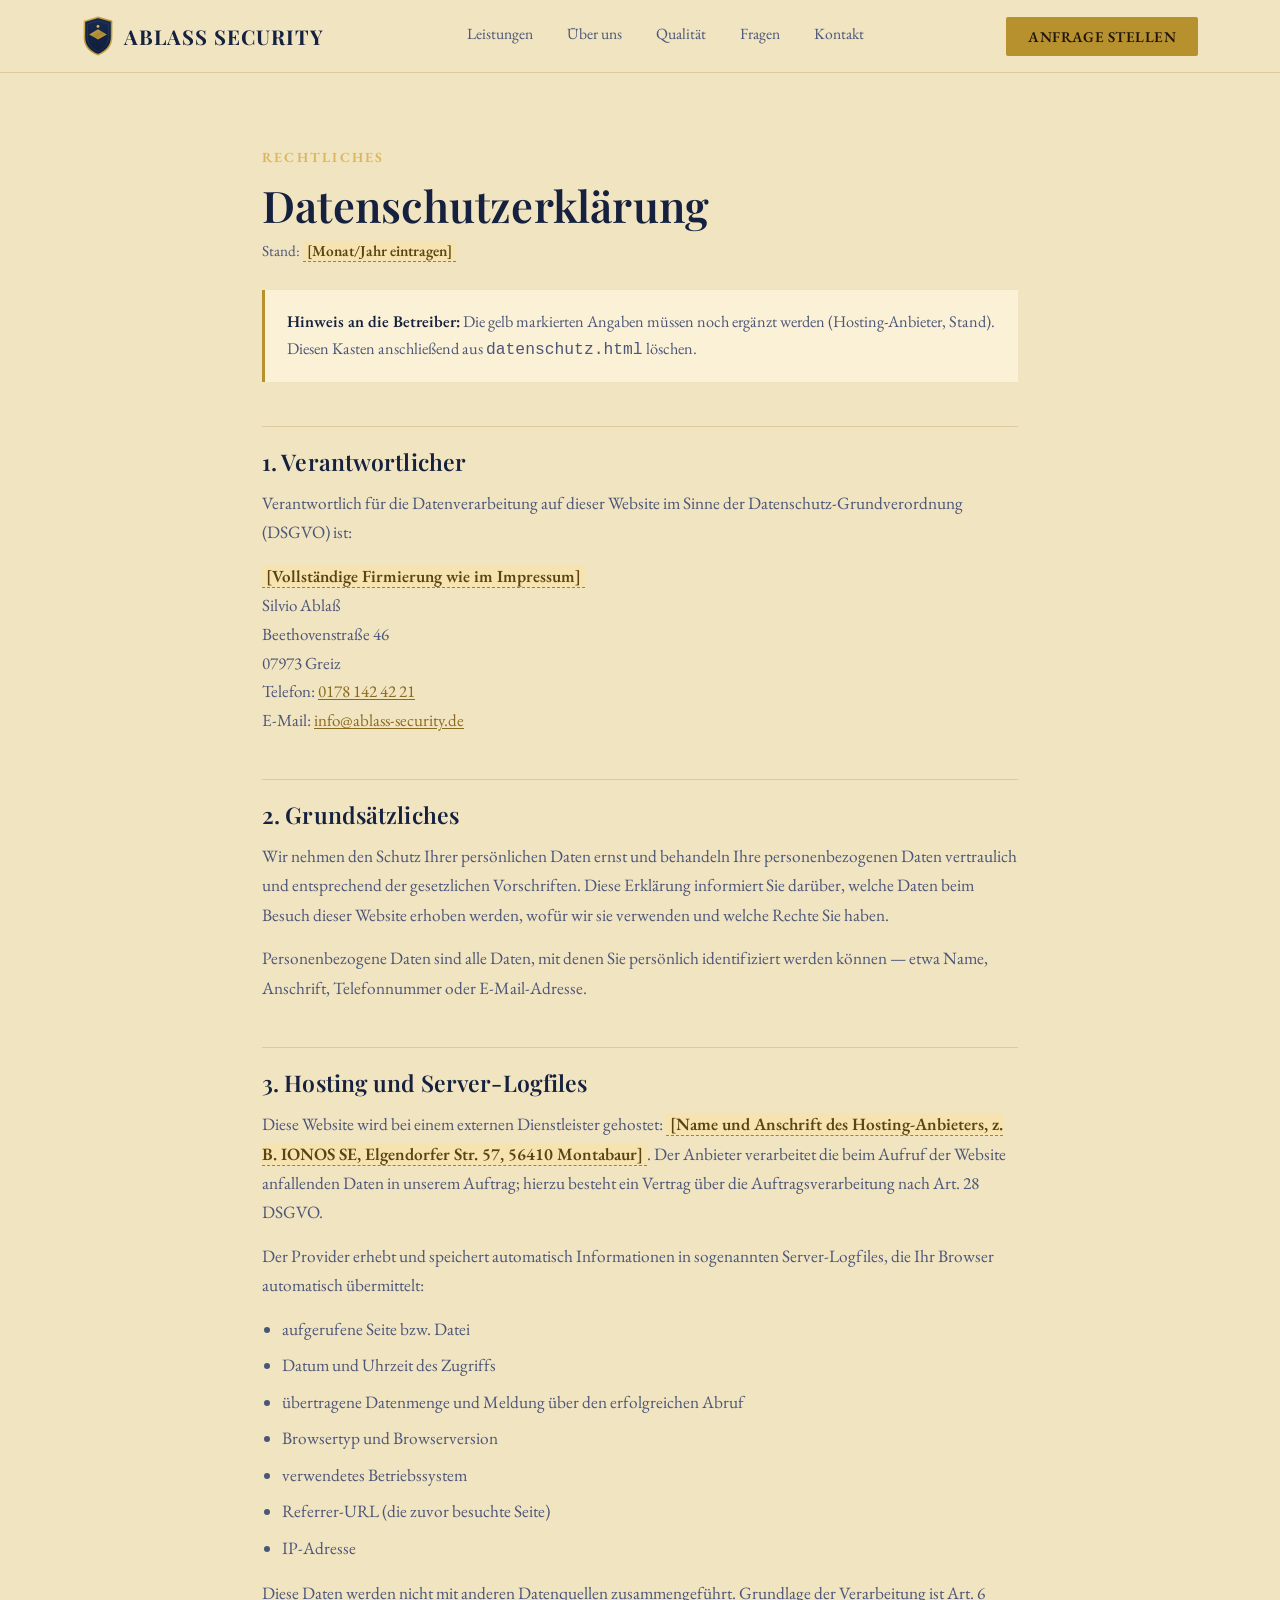
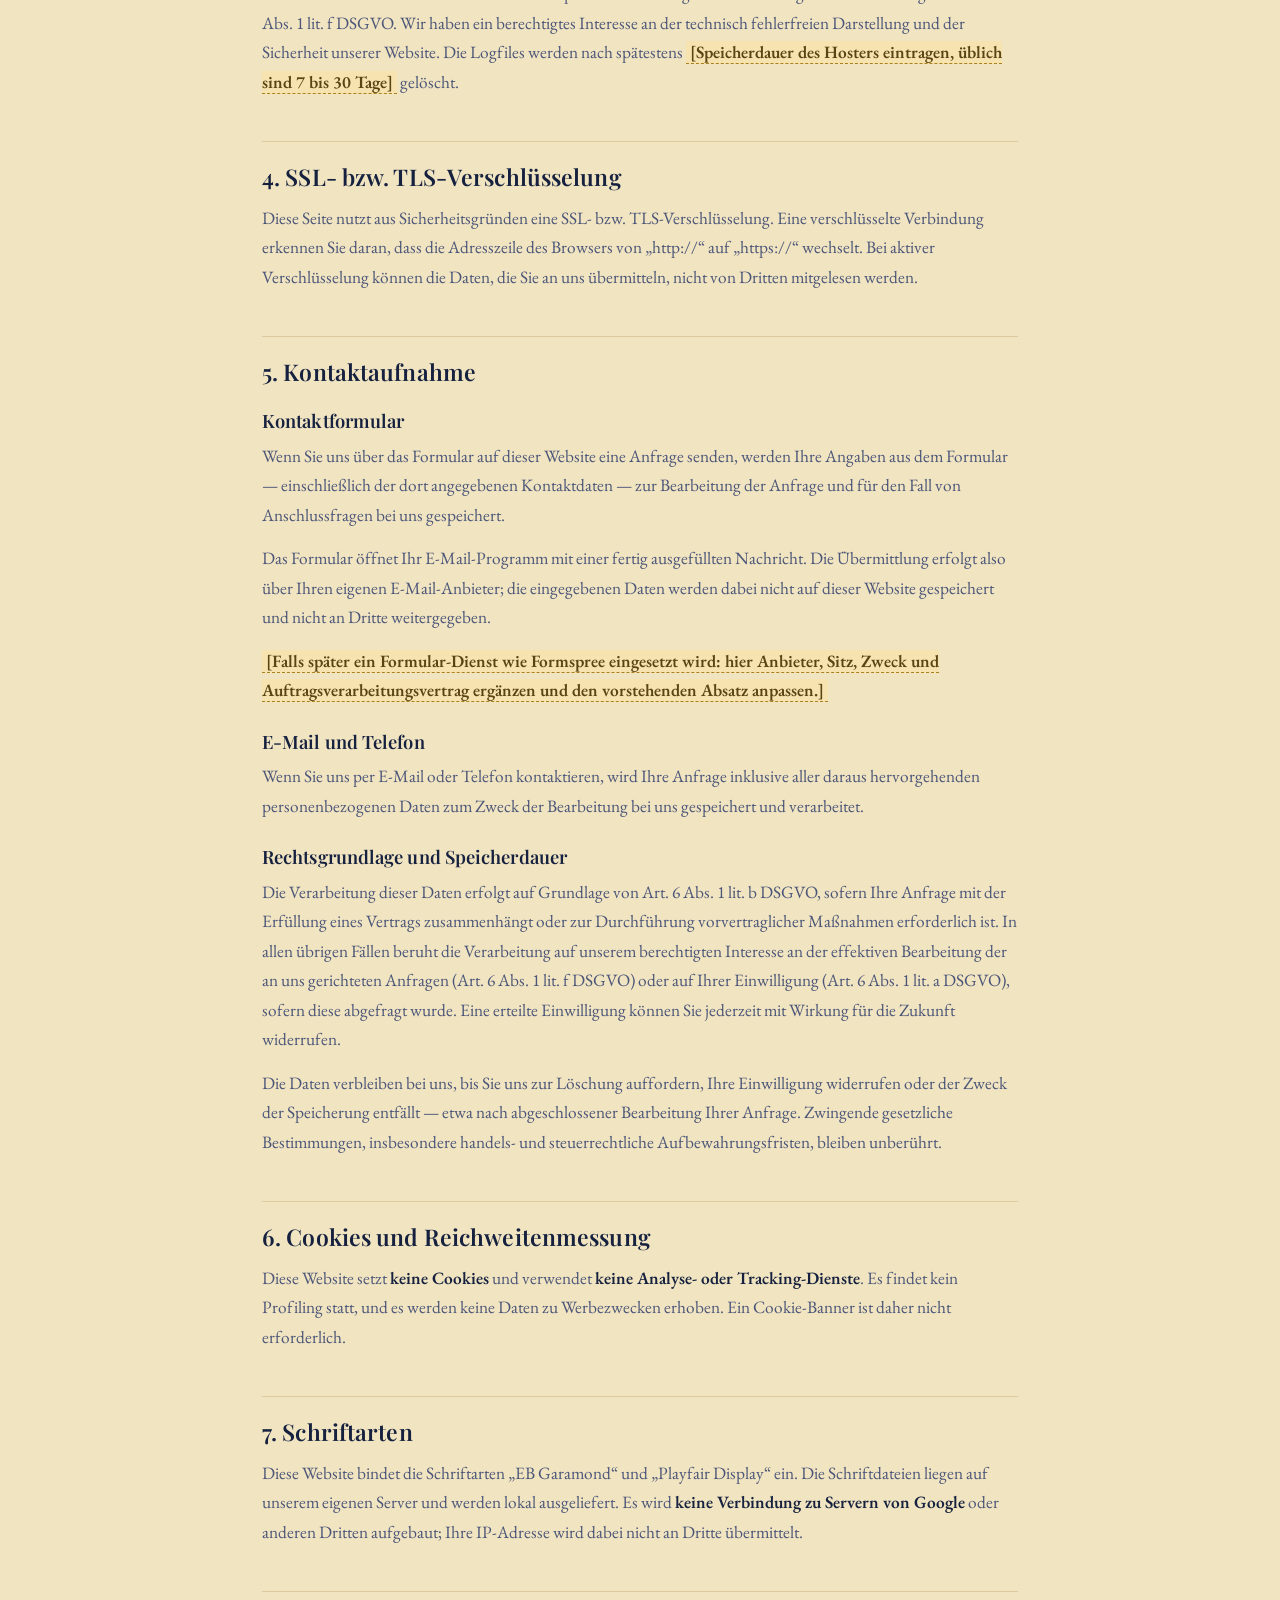
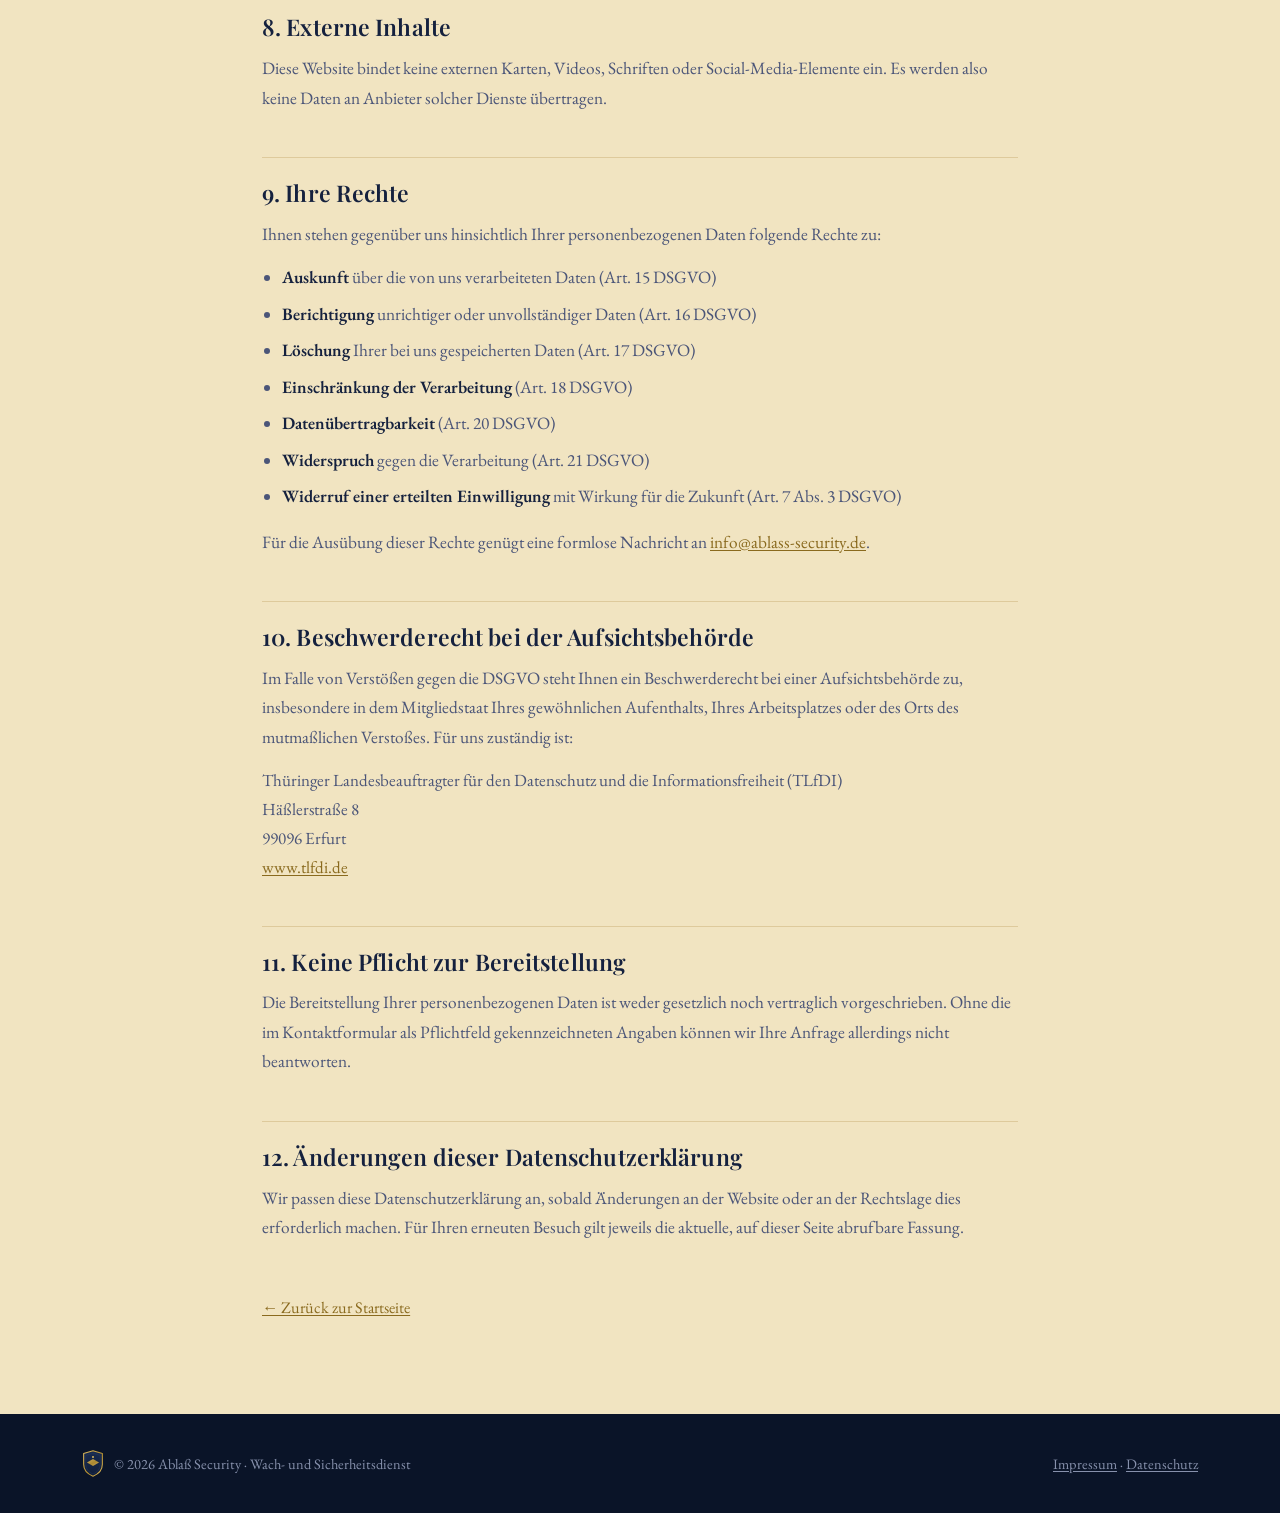
==== datenschutz.html @ 6428171d "Website aufbauen: Rechtstexte, funktionierendes Formular, mobiles Menü Baut den vorhandenen Entwurf " ====
<!DOCTYPE html>
<html lang="de">
<head>
<meta charset="UTF-8">
<meta name="viewport" content="width=device-width, initial-scale=1.0">
<title>Datenschutzerklärung — Ablaß Security</title>
<meta name="description" content="Datenschutzerklärung von Ablaß Security: Welche personenbezogenen Daten beim Besuch dieser Website verarbeitet werden und welche Rechte Sie haben.">
<meta name="robots" content="index, follow">
<link rel="canonical" href="https://www.ablass-security.de/datenschutz.html">
<link rel="icon" href="favicon.svg" type="image/svg+xml">
<link rel="stylesheet" href="assets/fonts.css">
<link rel="stylesheet" href="styles.css">
</head>
<body>

<!-- HINWEIS AN DIE BETREIBER
     Sorgfältig vorbereitete Vorlage, aber keine Rechtsberatung. Sie
     beschreibt den Stand dieser Website: statische Seiten, kein Tracking,
     keine Cookies, lokal eingebundene Schriften, Kontaktformular per
     E-Mail. Wird die Website erweitert (Formular-Dienst, Analyse-Tool,
     Karte, Social-Media-Einbindung), muss dieser Text mitwachsen.
     Gelb markierte Stellen (class="todo") vor der Veröffentlichung
     ausfüllen. -->

<a class="skip-link" href="#inhalt">Zum Inhalt springen</a>

<header>
  <nav aria-label="Hauptnavigation">
    <a class="logo" href="index.html">
      <img class="brand-mark" src="assets/logo.svg" alt="" width="32" height="40">
      Ablaß Security
    </a>
    <div class="navlinks" id="navlinks">
      <a href="index.html#leistungen">Leistungen</a>
      <a href="index.html#ueber-uns">Über uns</a>
      <a href="index.html#qualitaet">Qualität</a>
      <a href="index.html#fragen">Fragen</a>
      <a href="index.html#kontakt">Kontakt</a>
    </div>
    <a href="index.html#kontakt" class="nav-cta">Anfrage stellen</a>
    <button class="menu-toggle" type="button" aria-expanded="false" aria-controls="mobilemenu" aria-label="Menü öffnen">
      <span class="burger" aria-hidden="true"></span>
    </button>
  </nav>
  <div class="mobile-menu" id="mobilemenu" hidden>
    <a href="index.html#leistungen">Leistungen</a>
    <a href="index.html#ueber-uns">Über uns</a>
    <a href="index.html#qualitaet">Qualität</a>
    <a href="index.html#fragen">Häufige Fragen</a>
    <a href="index.html#kontakt">Kontakt</a>
    <a class="mobile-cta" href="tel:+491781424221">Jetzt anrufen</a>
  </div>
</header>

<main id="inhalt">
<section class="legal">
  <div class="wrap">
    <span class="eyebrow">Rechtliches</span>
    <h1>Datenschutzerklärung</h1>
    <p class="stand">Stand: <span class="todo">[Monat/Jahr eintragen]</span></p>

    <div class="hinweis">
      <p><strong>Hinweis an die Betreiber:</strong> Die gelb markierten Angaben müssen noch ergänzt werden (Hosting-Anbieter, Stand). Diesen Kasten anschließend aus <code>datenschutz.html</code> löschen.</p>
    </div>

    <h2>1. Verantwortlicher</h2>
    <p>Verantwortlich für die Datenverarbeitung auf dieser Website im Sinne der Datenschutz-Grundverordnung (DSGVO) ist:</p>
    <address>
      <span class="todo">[Vollständige Firmierung wie im Impressum]</span><br>
      Silvio Ablaß<br>
      Beethovenstraße 46<br>
      07973 Greiz<br>
      Telefon: <a href="tel:+491781424221">0178 142 42 21</a><br>
      E-Mail: <a href="mailto:info@ablass-security.de">info@ablass-security.de</a>
    </address>

    <h2>2. Grundsätzliches</h2>
    <p>
      Wir nehmen den Schutz Ihrer persönlichen Daten ernst und behandeln Ihre
      personenbezogenen Daten vertraulich und entsprechend der gesetzlichen
      Vorschriften. Diese Erklärung informiert Sie darüber, welche Daten beim Besuch
      dieser Website erhoben werden, wofür wir sie verwenden und welche Rechte Sie haben.
    </p>
    <p>
      Personenbezogene Daten sind alle Daten, mit denen Sie persönlich identifiziert
      werden können — etwa Name, Anschrift, Telefonnummer oder E-Mail-Adresse.
    </p>

    <h2>3. Hosting und Server-Logfiles</h2>
    <p>
      Diese Website wird bei einem externen Dienstleister gehostet:
      <span class="todo">[Name und Anschrift des Hosting-Anbieters, z. B. IONOS SE, Elgendorfer Str. 57, 56410 Montabaur]</span>.
      Der Anbieter verarbeitet die beim Aufruf der Website anfallenden Daten in unserem
      Auftrag; hierzu besteht ein Vertrag über die Auftragsverarbeitung nach Art. 28 DSGVO.
    </p>
    <p>
      Der Provider erhebt und speichert automatisch Informationen in sogenannten
      Server-Logfiles, die Ihr Browser automatisch übermittelt:
    </p>
    <ul>
      <li>aufgerufene Seite bzw. Datei</li>
      <li>Datum und Uhrzeit des Zugriffs</li>
      <li>übertragene Datenmenge und Meldung über den erfolgreichen Abruf</li>
      <li>Browsertyp und Browserversion</li>
      <li>verwendetes Betriebssystem</li>
      <li>Referrer-URL (die zuvor besuchte Seite)</li>
      <li>IP-Adresse</li>
    </ul>
    <p>
      Diese Daten werden nicht mit anderen Datenquellen zusammengeführt. Grundlage der
      Verarbeitung ist Art. 6 Abs. 1 lit. f DSGVO. Wir haben ein berechtigtes Interesse an
      der technisch fehlerfreien Darstellung und der Sicherheit unserer Website. Die
      Logfiles werden nach spätestens
      <span class="todo">[Speicherdauer des Hosters eintragen, üblich sind 7 bis 30 Tage]</span>
      gelöscht.
    </p>

    <h2>4. SSL- bzw. TLS-Verschlüsselung</h2>
    <p>
      Diese Seite nutzt aus Sicherheitsgründen eine SSL- bzw. TLS-Verschlüsselung. Eine
      verschlüsselte Verbindung erkennen Sie daran, dass die Adresszeile des Browsers von
      „http://“ auf „https://“ wechselt. Bei aktiver Verschlüsselung können die Daten, die
      Sie an uns übermitteln, nicht von Dritten mitgelesen werden.
    </p>

    <h2>5. Kontaktaufnahme</h2>
    <h3>Kontaktformular</h3>
    <p>
      Wenn Sie uns über das Formular auf dieser Website eine Anfrage senden, werden Ihre
      Angaben aus dem Formular — einschließlich der dort angegebenen Kontaktdaten — zur
      Bearbeitung der Anfrage und für den Fall von Anschlussfragen bei uns gespeichert.
    </p>
    <p>
      Das Formular öffnet Ihr E-Mail-Programm mit einer fertig ausgefüllten Nachricht. Die
      Übermittlung erfolgt also über Ihren eigenen E-Mail-Anbieter; die eingegebenen Daten
      werden dabei nicht auf dieser Website gespeichert und nicht an Dritte weitergegeben.
    </p>
    <p>
      <span class="todo">[Falls später ein Formular-Dienst wie Formspree eingesetzt wird: hier Anbieter, Sitz, Zweck und Auftragsverarbeitungsvertrag ergänzen und den vorstehenden Absatz anpassen.]</span>
    </p>

    <h3>E-Mail und Telefon</h3>
    <p>
      Wenn Sie uns per E-Mail oder Telefon kontaktieren, wird Ihre Anfrage inklusive aller
      daraus hervorgehenden personenbezogenen Daten zum Zweck der Bearbeitung bei uns
      gespeichert und verarbeitet.
    </p>

    <h3>Rechtsgrundlage und Speicherdauer</h3>
    <p>
      Die Verarbeitung dieser Daten erfolgt auf Grundlage von Art. 6 Abs. 1 lit. b DSGVO,
      sofern Ihre Anfrage mit der Erfüllung eines Vertrags zusammenhängt oder zur
      Durchführung vorvertraglicher Maßnahmen erforderlich ist. In allen übrigen Fällen
      beruht die Verarbeitung auf unserem berechtigten Interesse an der effektiven
      Bearbeitung der an uns gerichteten Anfragen (Art. 6 Abs. 1 lit. f DSGVO) oder auf
      Ihrer Einwilligung (Art. 6 Abs. 1 lit. a DSGVO), sofern diese abgefragt wurde. Eine
      erteilte Einwilligung können Sie jederzeit mit Wirkung für die Zukunft widerrufen.
    </p>
    <p>
      Die Daten verbleiben bei uns, bis Sie uns zur Löschung auffordern, Ihre Einwilligung
      widerrufen oder der Zweck der Speicherung entfällt — etwa nach abgeschlossener
      Bearbeitung Ihrer Anfrage. Zwingende gesetzliche Bestimmungen, insbesondere
      handels- und steuerrechtliche Aufbewahrungsfristen, bleiben unberührt.
    </p>

    <h2>6. Cookies und Reichweitenmessung</h2>
    <p>
      Diese Website setzt <strong>keine Cookies</strong> und verwendet <strong>keine
      Analyse- oder Tracking-Dienste</strong>. Es findet kein Profiling statt, und es
      werden keine Daten zu Werbezwecken erhoben. Ein Cookie-Banner ist daher nicht
      erforderlich.
    </p>

    <h2>7. Schriftarten</h2>
    <p>
      Diese Website bindet die Schriftarten „EB Garamond“ und „Playfair Display“ ein. Die
      Schriftdateien liegen auf unserem eigenen Server und werden lokal ausgeliefert. Es
      wird <strong>keine Verbindung zu Servern von Google</strong> oder anderen Dritten
      aufgebaut; Ihre IP-Adresse wird dabei nicht an Dritte übermittelt.
    </p>

    <h2>8. Externe Inhalte</h2>
    <p>
      Diese Website bindet keine externen Karten, Videos, Schriften oder Social-Media-Elemente
      ein. Es werden also keine Daten an Anbieter solcher Dienste übertragen.
    </p>

    <h2>9. Ihre Rechte</h2>
    <p>Ihnen stehen gegenüber uns hinsichtlich Ihrer personenbezogenen Daten folgende Rechte zu:</p>
    <ul>
      <li><strong>Auskunft</strong> über die von uns verarbeiteten Daten (Art. 15 DSGVO)</li>
      <li><strong>Berichtigung</strong> unrichtiger oder unvollständiger Daten (Art. 16 DSGVO)</li>
      <li><strong>Löschung</strong> Ihrer bei uns gespeicherten Daten (Art. 17 DSGVO)</li>
      <li><strong>Einschränkung der Verarbeitung</strong> (Art. 18 DSGVO)</li>
      <li><strong>Datenübertragbarkeit</strong> (Art. 20 DSGVO)</li>
      <li><strong>Widerspruch</strong> gegen die Verarbeitung (Art. 21 DSGVO)</li>
      <li><strong>Widerruf einer erteilten Einwilligung</strong> mit Wirkung für die Zukunft (Art. 7 Abs. 3 DSGVO)</li>
    </ul>
    <p>
      Für die Ausübung dieser Rechte genügt eine formlose Nachricht an
      <a href="mailto:info@ablass-security.de">info@ablass-security.de</a>.
    </p>

    <h2>10. Beschwerderecht bei der Aufsichtsbehörde</h2>
    <p>
      Im Falle von Verstößen gegen die DSGVO steht Ihnen ein Beschwerderecht bei einer
      Aufsichtsbehörde zu, insbesondere in dem Mitgliedstaat Ihres gewöhnlichen
      Aufenthalts, Ihres Arbeitsplatzes oder des Orts des mutmaßlichen Verstoßes.
      Für uns zuständig ist:
    </p>
    <address>
      Thüringer Landesbeauftragter für den Datenschutz und die Informationsfreiheit (TLfDI)<br>
      Häßlerstraße 8<br>
      99096 Erfurt<br>
      <a href="https://www.tlfdi.de" rel="noopener">www.tlfdi.de</a>
    </address>

    <h2>11. Keine Pflicht zur Bereitstellung</h2>
    <p>
      Die Bereitstellung Ihrer personenbezogenen Daten ist weder gesetzlich noch
      vertraglich vorgeschrieben. Ohne die im Kontaktformular als Pflichtfeld
      gekennzeichneten Angaben können wir Ihre Anfrage allerdings nicht beantworten.
    </p>

    <h2>12. Änderungen dieser Datenschutzerklärung</h2>
    <p>
      Wir passen diese Datenschutzerklärung an, sobald Änderungen an der Website oder an
      der Rechtslage dies erforderlich machen. Für Ihren erneuten Besuch gilt jeweils die
      aktuelle, auf dieser Seite abrufbare Fassung.
    </p>

    <a class="zurueck" href="index.html">← Zurück zur Startseite</a>
  </div>
</section>
</main>

<footer>
  <div class="wrap">
    <div class="foot-brand">
      <img class="brand-mark" src="assets/logo.svg" alt="" width="22" height="28">
      <span>© <span data-jahr>2026</span> Ablaß Security · Wach- und Sicherheitsdienst</span>
    </div>
    <span class="foot-links"><a href="impressum.html">Impressum</a> · <a href="datenschutz.html">Datenschutz</a></span>
  </div>
</footer>

<script src="script.js"></script>
</body>
</html>
---- assets/fonts.css ----
/* Selbst gehostete Webfonts - es werden keine Daten an Google uebertragen (DSGVO).
   EB Garamond & Playfair Display, SIL Open Font License 1.1 - siehe assets/fonts/LICENSE.txt */

/* EB Garamond 400 italic - latin-ext */
@font-face{font-family:'EB Garamond';font-style:italic;font-weight:400;font-display:swap;src:url('fonts/eb-garamond-italic-latin-ext.woff2') format('woff2');unicode-range:U+0100-02BA, U+02BD-02C5, U+02C7-02CC, U+02CE-02D7, U+02DD-02FF, U+0304, U+0308, U+0329, U+1D00-1DBF, U+1E00-1E9F, U+1EF2-1EFF, U+2020, U+20A0-20AB, U+20AD-20C0, U+2113, U+2C60-2C7F, U+A720-A7FF}
/* EB Garamond 400 italic - latin */
@font-face{font-family:'EB Garamond';font-style:italic;font-weight:400;font-display:swap;src:url('fonts/eb-garamond-italic-latin.woff2') format('woff2');unicode-range:U+0000-00FF, U+0131, U+0152-0153, U+02BB-02BC, U+02C6, U+02DA, U+02DC, U+0304, U+0308, U+0329, U+2000-206F, U+20AC, U+2122, U+2191, U+2193, U+2212, U+2215, U+FEFF, U+FFFD}
/* EB Garamond 400 - latin-ext */
@font-face{font-family:'EB Garamond';font-style:normal;font-weight:400;font-display:swap;src:url('fonts/eb-garamond-latin-ext.woff2') format('woff2');unicode-range:U+0100-02BA, U+02BD-02C5, U+02C7-02CC, U+02CE-02D7, U+02DD-02FF, U+0304, U+0308, U+0329, U+1D00-1DBF, U+1E00-1E9F, U+1EF2-1EFF, U+2020, U+20A0-20AB, U+20AD-20C0, U+2113, U+2C60-2C7F, U+A720-A7FF}
/* EB Garamond 400 - latin */
@font-face{font-family:'EB Garamond';font-style:normal;font-weight:400;font-display:swap;src:url('fonts/eb-garamond-latin.woff2') format('woff2');unicode-range:U+0000-00FF, U+0131, U+0152-0153, U+02BB-02BC, U+02C6, U+02DA, U+02DC, U+0304, U+0308, U+0329, U+2000-206F, U+20AC, U+2122, U+2191, U+2193, U+2212, U+2215, U+FEFF, U+FFFD}
/* EB Garamond 500 - latin-ext */
@font-face{font-family:'EB Garamond';font-style:normal;font-weight:500;font-display:swap;src:url('fonts/eb-garamond-latin-ext.woff2') format('woff2');unicode-range:U+0100-02BA, U+02BD-02C5, U+02C7-02CC, U+02CE-02D7, U+02DD-02FF, U+0304, U+0308, U+0329, U+1D00-1DBF, U+1E00-1E9F, U+1EF2-1EFF, U+2020, U+20A0-20AB, U+20AD-20C0, U+2113, U+2C60-2C7F, U+A720-A7FF}
/* EB Garamond 500 - latin */
@font-face{font-family:'EB Garamond';font-style:normal;font-weight:500;font-display:swap;src:url('fonts/eb-garamond-latin.woff2') format('woff2');unicode-range:U+0000-00FF, U+0131, U+0152-0153, U+02BB-02BC, U+02C6, U+02DA, U+02DC, U+0304, U+0308, U+0329, U+2000-206F, U+20AC, U+2122, U+2191, U+2193, U+2212, U+2215, U+FEFF, U+FFFD}
/* EB Garamond 600 - latin-ext */
@font-face{font-family:'EB Garamond';font-style:normal;font-weight:600;font-display:swap;src:url('fonts/eb-garamond-latin-ext.woff2') format('woff2');unicode-range:U+0100-02BA, U+02BD-02C5, U+02C7-02CC, U+02CE-02D7, U+02DD-02FF, U+0304, U+0308, U+0329, U+1D00-1DBF, U+1E00-1E9F, U+1EF2-1EFF, U+2020, U+20A0-20AB, U+20AD-20C0, U+2113, U+2C60-2C7F, U+A720-A7FF}
/* EB Garamond 600 - latin */
@font-face{font-family:'EB Garamond';font-style:normal;font-weight:600;font-display:swap;src:url('fonts/eb-garamond-latin.woff2') format('woff2');unicode-range:U+0000-00FF, U+0131, U+0152-0153, U+02BB-02BC, U+02C6, U+02DA, U+02DC, U+0304, U+0308, U+0329, U+2000-206F, U+20AC, U+2122, U+2191, U+2193, U+2212, U+2215, U+FEFF, U+FFFD}
/* Playfair Display 600 italic - latin-ext */
@font-face{font-family:'Playfair Display';font-style:italic;font-weight:600;font-display:swap;src:url('fonts/playfair-display-italic-latin-ext.woff2') format('woff2');unicode-range:U+0100-02BA, U+02BD-02C5, U+02C7-02CC, U+02CE-02D7, U+02DD-02FF, U+0304, U+0308, U+0329, U+1D00-1DBF, U+1E00-1E9F, U+1EF2-1EFF, U+2020, U+20A0-20AB, U+20AD-20C0, U+2113, U+2C60-2C7F, U+A720-A7FF}
/* Playfair Display 600 italic - latin */
@font-face{font-family:'Playfair Display';font-style:italic;font-weight:600;font-display:swap;src:url('fonts/playfair-display-italic-latin.woff2') format('woff2');unicode-range:U+0000-00FF, U+0131, U+0152-0153, U+02BB-02BC, U+02C6, U+02DA, U+02DC, U+0304, U+0308, U+0329, U+2000-206F, U+20AC, U+2122, U+2191, U+2193, U+2212, U+2215, U+FEFF, U+FFFD}
/* Playfair Display 600 - latin-ext */
@font-face{font-family:'Playfair Display';font-style:normal;font-weight:600;font-display:swap;src:url('fonts/playfair-display-latin-ext.woff2') format('woff2');unicode-range:U+0100-02BA, U+02BD-02C5, U+02C7-02CC, U+02CE-02D7, U+02DD-02FF, U+0304, U+0308, U+0329, U+1D00-1DBF, U+1E00-1E9F, U+1EF2-1EFF, U+2020, U+20A0-20AB, U+20AD-20C0, U+2113, U+2C60-2C7F, U+A720-A7FF}
/* Playfair Display 600 - latin */
@font-face{font-family:'Playfair Display';font-style:normal;font-weight:600;font-display:swap;src:url('fonts/playfair-display-latin.woff2') format('woff2');unicode-range:U+0000-00FF, U+0131, U+0152-0153, U+02BB-02BC, U+02C6, U+02DA, U+02DC, U+0304, U+0308, U+0329, U+2000-206F, U+20AC, U+2122, U+2191, U+2193, U+2212, U+2215, U+FEFF, U+FFFD}
/* Playfair Display 700 - latin-ext */
@font-face{font-family:'Playfair Display';font-style:normal;font-weight:700;font-display:swap;src:url('fonts/playfair-display-latin-ext.woff2') format('woff2');unicode-range:U+0100-02BA, U+02BD-02C5, U+02C7-02CC, U+02CE-02D7, U+02DD-02FF, U+0304, U+0308, U+0329, U+1D00-1DBF, U+1E00-1E9F, U+1EF2-1EFF, U+2020, U+20A0-20AB, U+20AD-20C0, U+2113, U+2C60-2C7F, U+A720-A7FF}
/* Playfair Display 700 - latin */
@font-face{font-family:'Playfair Display';font-style:normal;font-weight:700;font-display:swap;src:url('fonts/playfair-display-latin.woff2') format('woff2');unicode-range:U+0000-00FF, U+0131, U+0152-0153, U+02BB-02BC, U+02C6, U+02DA, U+02DC, U+0304, U+0308, U+0329, U+2000-206F, U+20AC, U+2122, U+2191, U+2193, U+2212, U+2215, U+FEFF, U+FFFD}
---- styles.css ----
:root{
    --navy:#0F1D38;
    --navy-2:#182A50;
    --navy-line:#2C3E64;
    --fog:#A7B1CC;
    --cream:#F1E4C1;
    --cream-line:#DECA9C;
    --ink:#15213E;
    --ink-soft:#4B5578;
    --gold:#B8912F;
    --gold-bright:#D9B65B;
  }
  *{margin:0;padding:0;box-sizing:border-box;}
  html{scroll-behavior:smooth;font-size:17px;}
  body{
    font-family:'EB Garamond',serif;
    background:var(--cream);
    color:var(--ink);
    -webkit-font-smoothing:antialiased;
  }
  h1,h2,h3,.display{
    font-family:'Playfair Display',serif;
    letter-spacing:0.005em;
    font-weight:600;
    line-height:1.12;
  }
  .eyebrow{
    font-family:'EB Garamond',serif;
    font-size:0.82rem;
    font-weight:600;
    letter-spacing:0.16em;
    text-transform:uppercase;
    color:var(--gold-bright);
  }
  .light .eyebrow{color:#8A6A1E;}
  a{color:inherit;text-decoration:none;}
  .wrap{max-width:1180px;margin:0 auto;padding:0 32px;}
  img,svg{display:block;}

  :focus-visible{outline:2px solid var(--gold);outline-offset:3px;}

  /* ---------- NAV ---------- */
  header{
    position:sticky;top:0;z-index:50;
    background:rgba(241,228,193,0.95);
    backdrop-filter:blur(6px);
    border-bottom:1px solid var(--cream-line);
  }
  nav{
    display:flex;align-items:center;justify-content:space-between;
    max-width:1180px;margin:0 auto;padding:16px 32px;
  }
  a.logo:hover{color:var(--ink);}
  .logo{
    font-family:'Playfair Display',serif;
    color:var(--ink);font-size:1.2rem;font-weight:700;
    text-transform:uppercase;letter-spacing:0.05em;
    display:flex;align-items:center;gap:10px;
  }
  .logo .dot{width:9px;height:9px;border-radius:50%;background:var(--gold);
    box-shadow:0 0 0 3px rgba(184,145,47,0.22);}
  .brand-mark{width:32px;height:40px;flex-shrink:0;object-fit:contain;border-radius:3px;}
  .navlinks{display:flex;gap:34px;font-size:0.92rem;}
  .navlinks a{color:var(--ink-soft);border-bottom:2px solid transparent;padding-bottom:4px;transition:color .15s,border-color .15s;}
  .navlinks a:hover{color:var(--ink);border-color:var(--gold);}
  .nav-cta{
    background:var(--gold);color:#20170A;
    padding:10px 22px;font-family:'EB Garamond',serif;
    font-size:0.88rem;font-weight:600;letter-spacing:0.03em;text-transform:uppercase;
    border-radius:2px;transition:background .15s;
  }
  .nav-cta:hover{background:var(--gold-bright);}
  .menu-toggle{display:none;background:none;border:none;color:var(--ink);font-size:1.5rem;cursor:pointer;}

  /* ---------- HERO ---------- */
  .hero{
    background:var(--navy);color:#fff;
    padding:88px 0 96px;position:relative;overflow:hidden;
  }
  .hero .wrap{
    display:grid;grid-template-columns:1.15fr 0.85fr;gap:48px;align-items:center;
  }
  .hero h1{
    color:#fff;font-size:clamp(2.3rem,4.4vw,3.6rem);
    margin:18px 0 26px;max-width:16ch;
  }
  .hero h1 em{
    font-style:italic;color:var(--gold-bright);
  }
  .hero p.lede{
    color:var(--fog);font-size:1.12rem;line-height:1.65;max-width:46ch;margin-bottom:34px;
  }
  .hero-ctas{display:flex;gap:16px;flex-wrap:wrap;}
  .btn-primary{
    background:var(--gold);color:#20170A;padding:14px 28px;
    font-family:'EB Garamond',serif;font-size:0.92rem;font-weight:600;
    letter-spacing:0.03em;text-transform:uppercase;border-radius:2px;transition:background .15s,transform .15s;
  }
  .btn-primary:hover{background:var(--gold-bright);transform:translateY(-1px);}
  .btn-ghost{
    border:1px solid var(--navy-line);color:#E7E9EC;padding:14px 28px;
    font-family:'EB Garamond',serif;font-size:0.92rem;font-weight:600;letter-spacing:0.03em;text-transform:uppercase;
    border-radius:2px;transition:border-color .15s,color .15s;
  }
  .btn-ghost:hover{border-color:var(--gold);color:var(--gold-bright);}

  .stat-row{display:grid;grid-template-columns:repeat(3,minmax(0,1fr));gap:28px;margin-top:52px;}
  .stat-row .stat{border-left:2px solid var(--gold);padding-left:14px;}
  .stat b{display:block;font-family:'Playfair Display',serif;font-size:1.7rem;color:#fff;}
  .stat span{font-size:0.82rem;color:var(--fog);}

  /* --- radar signature --- */
  .radar-box{position:relative;display:flex;flex-direction:column;align-items:center;justify-content:center;gap:22px;}
  .radar-caption{
    font-family:'EB Garamond',serif;font-size:0.78rem;font-weight:600;
    letter-spacing:0.14em;color:var(--gold-bright);text-align:center;
  }
  .radar{
    position:relative;width:340px;height:340px;border-radius:50%;
    border:1px solid var(--navy-line);
    background:
      repeating-radial-gradient(circle at center, transparent 0 74px, rgba(255,255,255,0.02) 75px 76px),
      radial-gradient(circle at center, #16264A 0%, #0F1D38 70%);
  }
  .radar::before,.radar::after{
    content:"";position:absolute;background:var(--navy-line);
  }
  .radar::before{left:0;right:0;top:50%;height:1px;}
  .radar::after{top:0;bottom:0;left:50%;width:1px;}
  .ring{position:absolute;border:1px solid #24365E;border-radius:50%;}
  .ring.r1{inset:15%;}
  .ring.r2{inset:38%;}
  .sweep{
    position:absolute;inset:0;border-radius:50%;
    background:conic-gradient(from 0deg, rgba(184,145,47,0.55), rgba(184,145,47,0) 32%);
    animation:spin 6s linear infinite;
    mask-image:radial-gradient(circle, black 60%, transparent 100%);
  }
  @keyframes spin{to{transform:rotate(360deg);}}
  .blip{position:absolute;width:6px;height:6px;border-radius:50%;background:var(--gold-bright);
    box-shadow:0 0 8px 2px rgba(217,182,91,0.6);}
  .radar-core{
    position:absolute;top:50%;left:50%;transform:translate(-50%,-50%);
    text-align:center;
  }
  .radar-core b{display:block;font-family:'Playfair Display',serif;color:#fff;font-size:1.4rem;letter-spacing:0.03em;}

  @media (prefers-reduced-motion: reduce){
    .sweep{animation:none;}
  }

  /* ---------- SECTION HEADS ---------- */
  section{padding:96px 0;}
  .section-head{max-width:640px;margin-bottom:56px;}
  .section-head h2{font-size:clamp(1.9rem,3vw,2.5rem);margin-top:12px;color:var(--ink);}
  .section-head p{color:var(--ink-soft);margin-top:16px;font-size:1.05rem;line-height:1.6;}

  /* ---------- LEISTUNGEN ---------- */
  .services{background:var(--cream);}
  .service-grid{
    display:grid;grid-template-columns:repeat(3,1fr);gap:1px;
    background:var(--cream-line);border:1px solid var(--cream-line);
  }
  .service{
    background:var(--cream);padding:36px 32px;transition:background .2s;
  }
  .service:hover{background:#FAF3DF;}
  .service .icon{width:36px;height:36px;margin-bottom:22px;color:var(--ink);}
  .service h3{font-size:1.2rem;color:var(--ink);margin-bottom:10px;letter-spacing:0.01em;}
  .service p{color:var(--ink-soft);font-size:0.95rem;line-height:1.55;}

  /* ---------- ÜBER UNS ---------- */
  .about{background:var(--navy);color:#fff;}
  .about .wrap{display:grid;grid-template-columns:0.9fr 1.1fr;gap:64px;align-items:center;}
  .about h2{color:#fff;font-size:clamp(1.9rem,3vw,2.5rem);margin-top:12px;}
  .about .lede{color:var(--fog);margin-top:18px;line-height:1.7;font-size:1.05rem;}
  .facts{display:grid;grid-template-columns:1fr 1fr;gap:1px;background:var(--navy-line);border:1px solid var(--navy-line);margin-top:8px;}
  .fact{background:var(--navy-2);padding:32px 26px;}
  .fact b{display:block;font-family:'Playfair Display',serif;color:var(--gold-bright);font-size:1.55rem;margin-bottom:6px;}
  .fact span{font-size:0.88rem;color:var(--fog);line-height:1.45;}
  .credentials{list-style:none;margin-top:28px;}
  .credentials li{
    display:flex;gap:12px;padding:9px 0;
    font-size:0.98rem;color:#DCE1EE;
  }
  .credentials li::before{content:"•";color:var(--gold);flex-shrink:0;font-size:1.2rem;line-height:1.1;}

  /* ---------- REFERENZEN ---------- */
  .quotes{background:var(--cream);}
  .quote-grid{display:grid;grid-template-columns:repeat(3,1fr);gap:28px;}
  .quote-card{
    background:#fff;border:1px solid var(--cream-line);padding:30px 26px;
    display:flex;flex-direction:column;gap:18px;
  }
  .quote-card p{font-size:1.02rem;line-height:1.6;color:var(--ink);}
  .quote-card .icon{width:34px;height:34px;color:var(--gold);}
  .quote-card .who{font-family:'EB Garamond',serif;font-size:0.82rem;font-weight:600;letter-spacing:0.04em;text-transform:uppercase;color:var(--ink-soft);}
  .quote-mark{font-family:'Playfair Display',serif;font-style:italic;font-size:2.4rem;color:var(--gold);line-height:1;}

  /* ---------- KONTAKT ---------- */
  .contact{background:var(--navy);color:#fff;}
  .contact .wrap{display:grid;grid-template-columns:1fr 1fr;gap:64px;}
  .contact h2{color:#fff;font-size:clamp(1.9rem,3vw,2.5rem);}
  .contact .lede{color:var(--fog);margin-top:16px;line-height:1.65;max-width:42ch;}
  .contact-list{margin-top:32px;}
  .contact-list div{padding:16px 0;border-top:1px solid var(--navy-line);display:flex;justify-content:space-between;gap:20px;font-size:0.98rem;}
  .contact-list div:last-child{border-bottom:1px solid var(--navy-line);}
  .contact-list span:first-child{color:var(--gold-bright);font-family:'EB Garamond',serif;font-weight:600;font-size:0.8rem;text-transform:uppercase;letter-spacing:0.1em;}

  form{display:flex;flex-direction:column;gap:16px;}
  label{font-family:'EB Garamond',serif;font-weight:600;font-size:0.78rem;letter-spacing:0.1em;text-transform:uppercase;color:var(--fog);margin-bottom:6px;display:block;}
  input,textarea,select{
    width:100%;background:var(--navy-2);border:1px solid var(--navy-line);color:#fff;
    padding:13px 14px;font-family:'EB Garamond',serif;font-size:1rem;border-radius:2px;
  }
  input:focus,textarea:focus,select:focus{border-color:var(--gold);}
  textarea{resize:vertical;min-height:100px;}
  .field-row{display:grid;grid-template-columns:1fr 1fr;gap:16px;}
  .submit-btn{
    background:var(--gold);color:#20170A;border:none;padding:15px 28px;
    font-family:'EB Garamond',serif;font-size:0.92rem;font-weight:600;
    letter-spacing:0.03em;text-transform:uppercase;border-radius:2px;cursor:pointer;margin-top:6px;transition:background .15s;
  }
  .submit-btn:hover{background:var(--gold-bright);}
  .form-note{font-size:0.82rem;color:var(--fog);margin-top:4px;}

  /* ---------- FOOTER ---------- */
  footer{background:#0A1428;color:#8791AC;padding:36px 0;font-size:0.85rem;}
  footer .wrap{display:flex;justify-content:space-between;align-items:center;flex-wrap:wrap;gap:12px;}
  footer .brand-mark{width:22px;height:28px;}
  footer .foot-brand{display:flex;align-items:center;gap:10px;}
  footer a:hover{color:var(--gold-bright);}

  /* ---------- RESPONSIVE ---------- */
  @media (max-width:920px){
    .navlinks{display:none;}
    .menu-toggle{display:block;}
    .hero .wrap{grid-template-columns:1fr;}
    .radar-box{margin-top:40px;}
    .radar{width:260px;height:260px;}
    .about .wrap{grid-template-columns:1fr;}
    .service-grid{grid-template-columns:1fr 1fr;}
    .quote-grid{grid-template-columns:1fr;}
    .contact .wrap{grid-template-columns:1fr;}
    .field-row{grid-template-columns:1fr;}
    section{padding:64px 0;}
  }
  @media (max-width:600px){
    .service-grid{grid-template-columns:1fr;}
    .facts{grid-template-columns:1fr;}
    .stat-row{grid-template-columns:1fr;gap:20px;}
  }

  /* ================================================================
     ERGAENZUNGEN: Sprunglink, mobiles Menue, FAQ, Formular, Rechtstexte
     ================================================================ */

  /* ---------- Sprunglink fuer Tastatur & Screenreader ---------- */
  .skip-link{
    position:absolute;left:-9999px;top:0;z-index:100;
    background:var(--gold);color:#20170A;padding:12px 20px;
    font-weight:600;letter-spacing:0.03em;
  }
  .skip-link:focus{left:0;}

  /* ---------- Mobiles Menue ---------- */
  .menu-toggle{
    width:44px;height:44px;display:none;align-items:center;justify-content:center;
    background:none;border:1px solid var(--cream-line);border-radius:2px;cursor:pointer;
  }
  .burger,.burger::before,.burger::after{
    display:block;width:20px;height:2px;background:var(--ink);
    transition:transform .2s ease, opacity .2s ease;
  }
  .burger{position:relative;}
  .burger::before,.burger::after{content:"";position:absolute;left:0;}
  .burger::before{top:-6px;}
  .burger::after{top:6px;}
  .menu-toggle.is-open .burger{background:transparent;}
  .menu-toggle.is-open .burger::before{transform:translateY(6px) rotate(45deg);}
  .menu-toggle.is-open .burger::after{transform:translateY(-6px) rotate(-45deg);}

  .mobile-menu{
    display:flex;flex-direction:column;
    border-top:1px solid var(--cream-line);
    background:var(--cream);
  }
  .mobile-menu a{
    padding:15px 32px;color:var(--ink);
    border-bottom:1px solid var(--cream-line);font-size:1rem;
  }
  .mobile-menu a:hover{background:#FAF3DF;}
  .mobile-menu .mobile-cta{
    background:var(--gold);color:#20170A;font-weight:600;
    text-transform:uppercase;letter-spacing:0.04em;font-size:0.9rem;border-bottom:none;
  }
  .mobile-menu[hidden]{display:none;}

  /* ---------- Haeufige Fragen ---------- */
  .faq{background:var(--cream);border-top:1px solid var(--cream-line);}
  .faq-list{border-top:1px solid var(--cream-line);max-width:860px;}
  .faq details{border-bottom:1px solid var(--cream-line);}
  .faq summary{
    cursor:pointer;list-style:none;padding:20px 44px 20px 0;position:relative;
    font-family:'Playfair Display',serif;font-size:1.12rem;color:var(--ink);
  }
  .faq summary::-webkit-details-marker{display:none;}
  .faq summary::after{
    content:"";position:absolute;right:8px;top:50%;width:9px;height:9px;
    border-right:2px solid var(--gold);border-bottom:2px solid var(--gold);
    transform:translateY(-70%) rotate(45deg);transition:transform .2s ease;
  }
  .faq details[open] summary::after{transform:translateY(-30%) rotate(-135deg);}
  .faq summary:hover{color:var(--gold);}
  .faq details p{padding:0 44px 22px 0;color:var(--ink-soft);line-height:1.65;max-width:70ch;}

  /* ---------- Formular: Einwilligung, Status, Spamschutz ---------- */
  .hp{position:absolute;left:-9999px;width:1px;height:1px;overflow:hidden;}

  .consent{display:flex;gap:12px;align-items:flex-start;margin-top:4px;}
  .consent input[type="checkbox"]{
    width:18px;height:18px;flex-shrink:0;margin-top:3px;
    accent-color:var(--gold);padding:0;
  }
  .consent label{
    margin:0;text-transform:none;letter-spacing:normal;
    font-size:0.92rem;font-weight:400;color:var(--fog);line-height:1.5;
  }
  .consent a{color:var(--gold-bright);text-decoration:underline;text-underline-offset:2px;}

  .form-status{font-size:0.95rem;line-height:1.55;color:var(--fog);}
  .form-status:empty{display:none;}
  .form-status.is-erfolg{color:var(--gold-bright);}
  .form-status.is-fehler{color:#F0A9A0;}
  .submit-btn:disabled{opacity:.6;cursor:progress;}
  .form-note a{color:var(--gold-bright);text-decoration:underline;text-underline-offset:2px;}
  .contact-list a:hover{color:var(--gold-bright);}
  .foot-links a{text-decoration:underline;text-underline-offset:2px;}

  /* ---------- Impressum & Datenschutz ---------- */
  .legal{background:var(--cream);padding:72px 0 96px;}
  .legal .wrap{max-width:820px;}
  .legal h1{font-size:clamp(2rem,3.4vw,2.7rem);color:var(--ink);margin:14px 0 8px;}
  .legal .stand{color:var(--ink-soft);font-size:0.9rem;}
  .legal h2{
    font-size:1.35rem;color:var(--ink);margin:44px 0 14px;
    padding-top:22px;border-top:1px solid var(--cream-line);
  }
  .legal h3{font-size:1.08rem;color:var(--ink);margin:26px 0 10px;}
  .legal p,.legal li{color:var(--ink-soft);line-height:1.7;font-size:1.02rem;}
  .legal p{margin-bottom:14px;}
  .legal ul{margin:0 0 16px 20px;}
  .legal li{margin-bottom:7px;}
  .legal a{color:#8A6A1E;text-decoration:underline;text-underline-offset:2px;}
  .legal a:hover{color:var(--gold);}
  .legal address{font-style:normal;color:var(--ink-soft);line-height:1.7;margin-bottom:14px;}
  .legal strong{color:var(--ink);font-weight:600;}
  .legal .zurueck{display:inline-block;margin-top:40px;font-size:0.95rem;}

  /* Noch einzutragende Angaben deutlich sichtbar markieren */
  .todo{
    background:#F7E3B0;border-bottom:1px dashed #A9821F;
    color:#5A4413;padding:0 4px;font-weight:600;
  }
  .hinweis{
    background:#FBF1D6;border-left:3px solid var(--gold);
    padding:18px 22px;margin:26px 0;
  }
  .hinweis p{margin-bottom:0;font-size:0.96rem;}

  @media (max-width:920px){
    .menu-toggle{display:flex;}
    .nav-cta{display:none;}
    nav{padding:12px 20px;}
    .wrap{padding:0 20px;}
    .mobile-menu a{padding-left:20px;padding-right:20px;}
  }
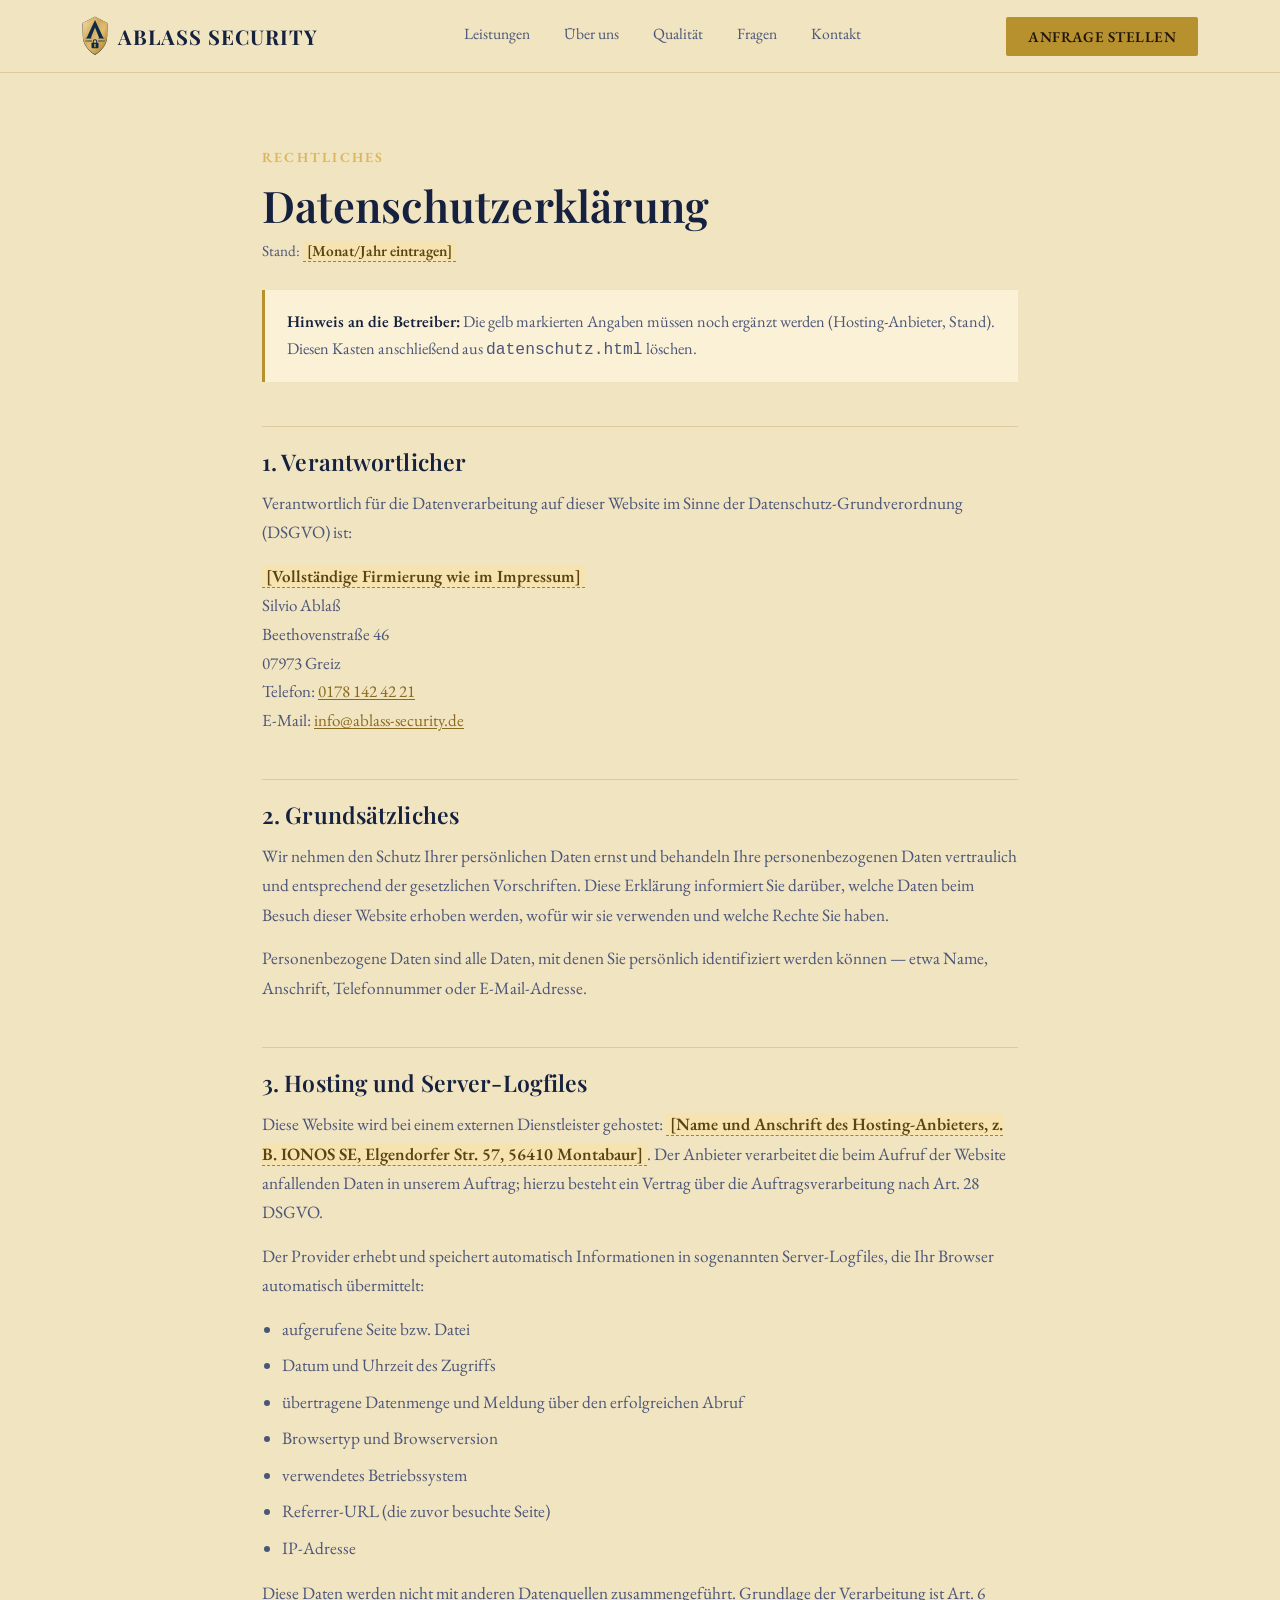
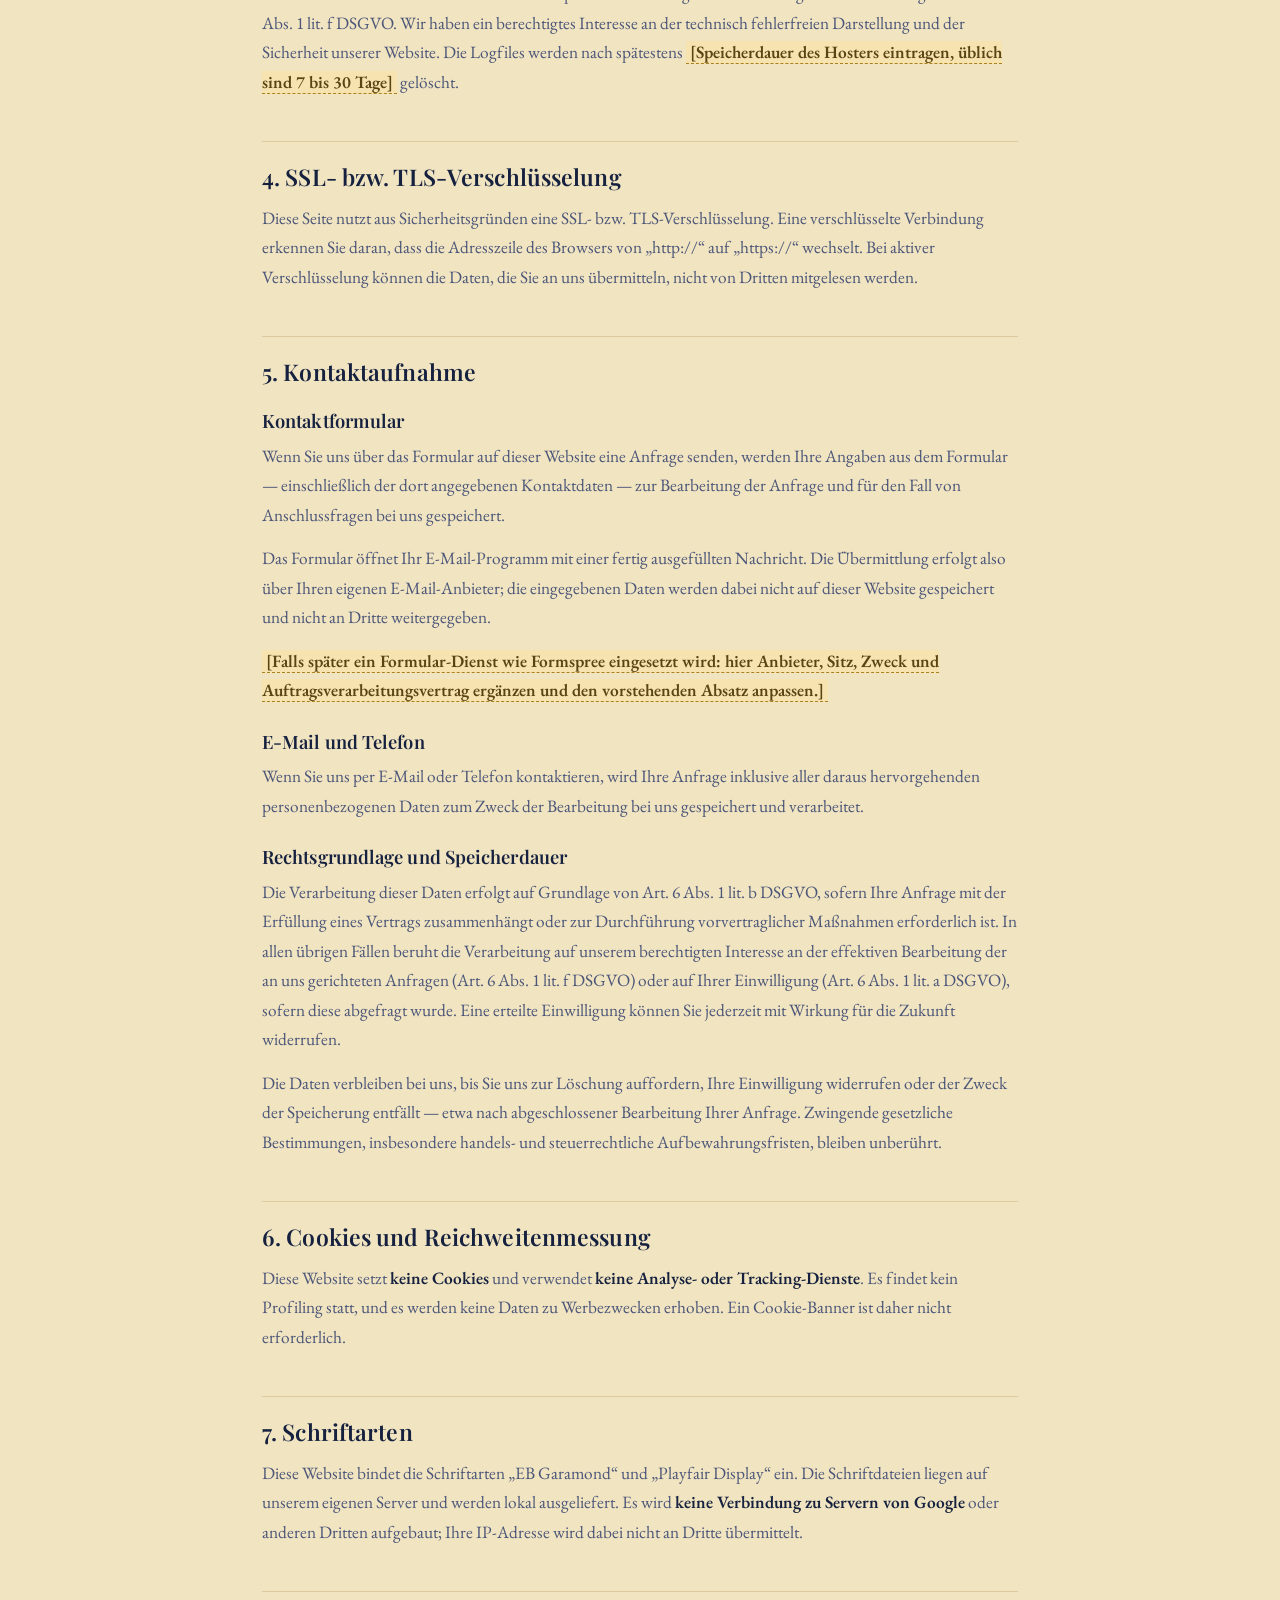
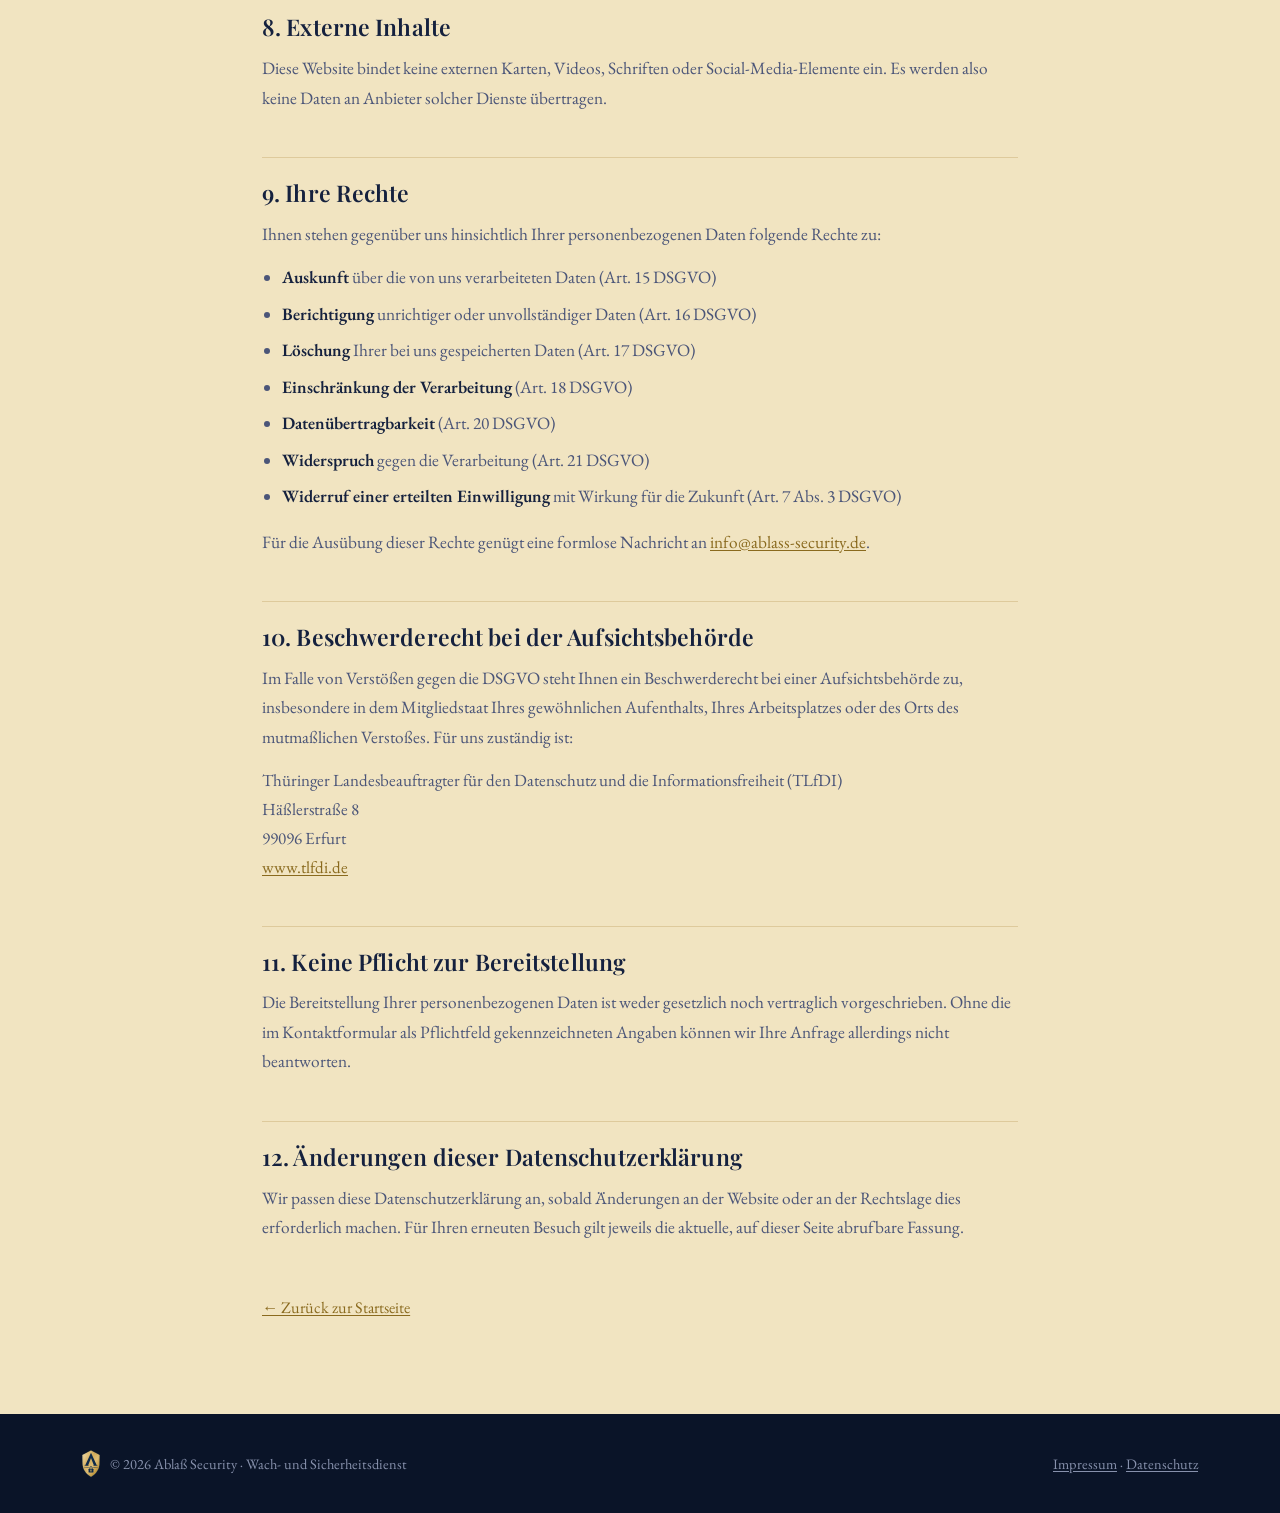
==== commit 70e7b078: "Firmenwappen als Logo einsetzen Ersetzt das Platzhalter-Wappen durch das Firmenlogo: goldenes Schild" ====
--- a/datenschutz.html
+++ b/datenschutz.html
@@ -27,7 +27,7 @@
 <header>
   <nav aria-label="Hauptnavigation">
     <a class="logo" href="index.html">
-      <img class="brand-mark" src="assets/logo.svg" alt="" width="32" height="40">
+      <img class="brand-mark" src="assets/logo.svg" alt="" width="26" height="40">
       Ablaß Security
     </a>
     <div class="navlinks" id="navlinks">
@@ -237,7 +237,7 @@
 <footer>
   <div class="wrap">
     <div class="foot-brand">
-      <img class="brand-mark" src="assets/logo.svg" alt="" width="22" height="28">
+      <img class="brand-mark" src="assets/logo.svg" alt="" width="18" height="28">
       <span>© <span data-jahr>2026</span> Ablaß Security · Wach- und Sicherheitsdienst</span>
     </div>
     <span class="foot-links"><a href="impressum.html">Impressum</a> · <a href="datenschutz.html">Datenschutz</a></span>
--- a/styles.css
+++ b/styles.css
@@ -59,7 +59,7 @@
   }
   .logo .dot{width:9px;height:9px;border-radius:50%;background:var(--gold);
     box-shadow:0 0 0 3px rgba(184,145,47,0.22);}
-  .brand-mark{width:32px;height:40px;flex-shrink:0;object-fit:contain;border-radius:3px;}
+  .brand-mark{width:26px;height:40px;flex-shrink:0;object-fit:contain;}
   .navlinks{display:flex;gap:34px;font-size:0.92rem;}
   .navlinks a{color:var(--ink-soft);border-bottom:2px solid transparent;padding-bottom:4px;transition:color .15s,border-color .15s;}
   .navlinks a:hover{color:var(--ink);border-color:var(--gold);}
@@ -227,7 +227,7 @@
   /* ---------- FOOTER ---------- */
   footer{background:#0A1428;color:#8791AC;padding:36px 0;font-size:0.85rem;}
   footer .wrap{display:flex;justify-content:space-between;align-items:center;flex-wrap:wrap;gap:12px;}
-  footer .brand-mark{width:22px;height:28px;}
+  footer .brand-mark{width:18px;height:28px;}
   footer .foot-brand{display:flex;align-items:center;gap:10px;}
   footer a:hover{color:var(--gold-bright);}
 
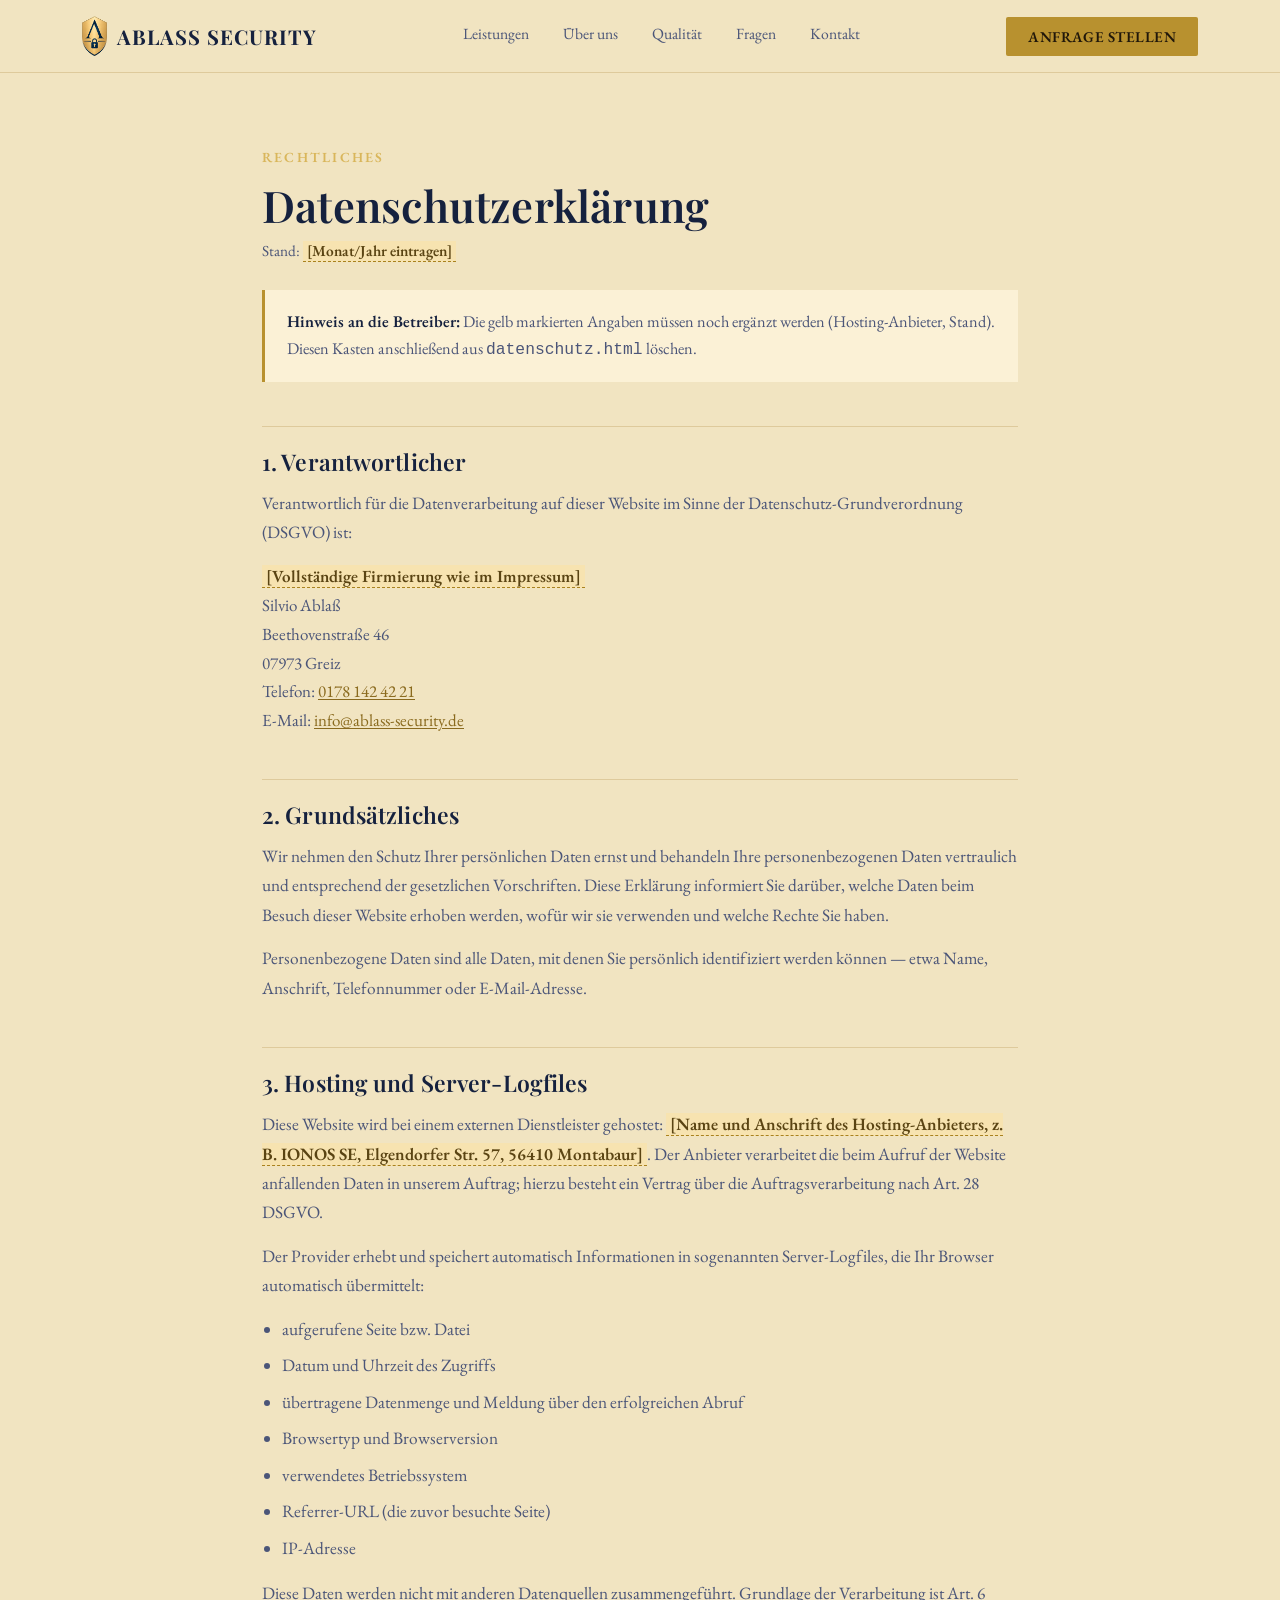
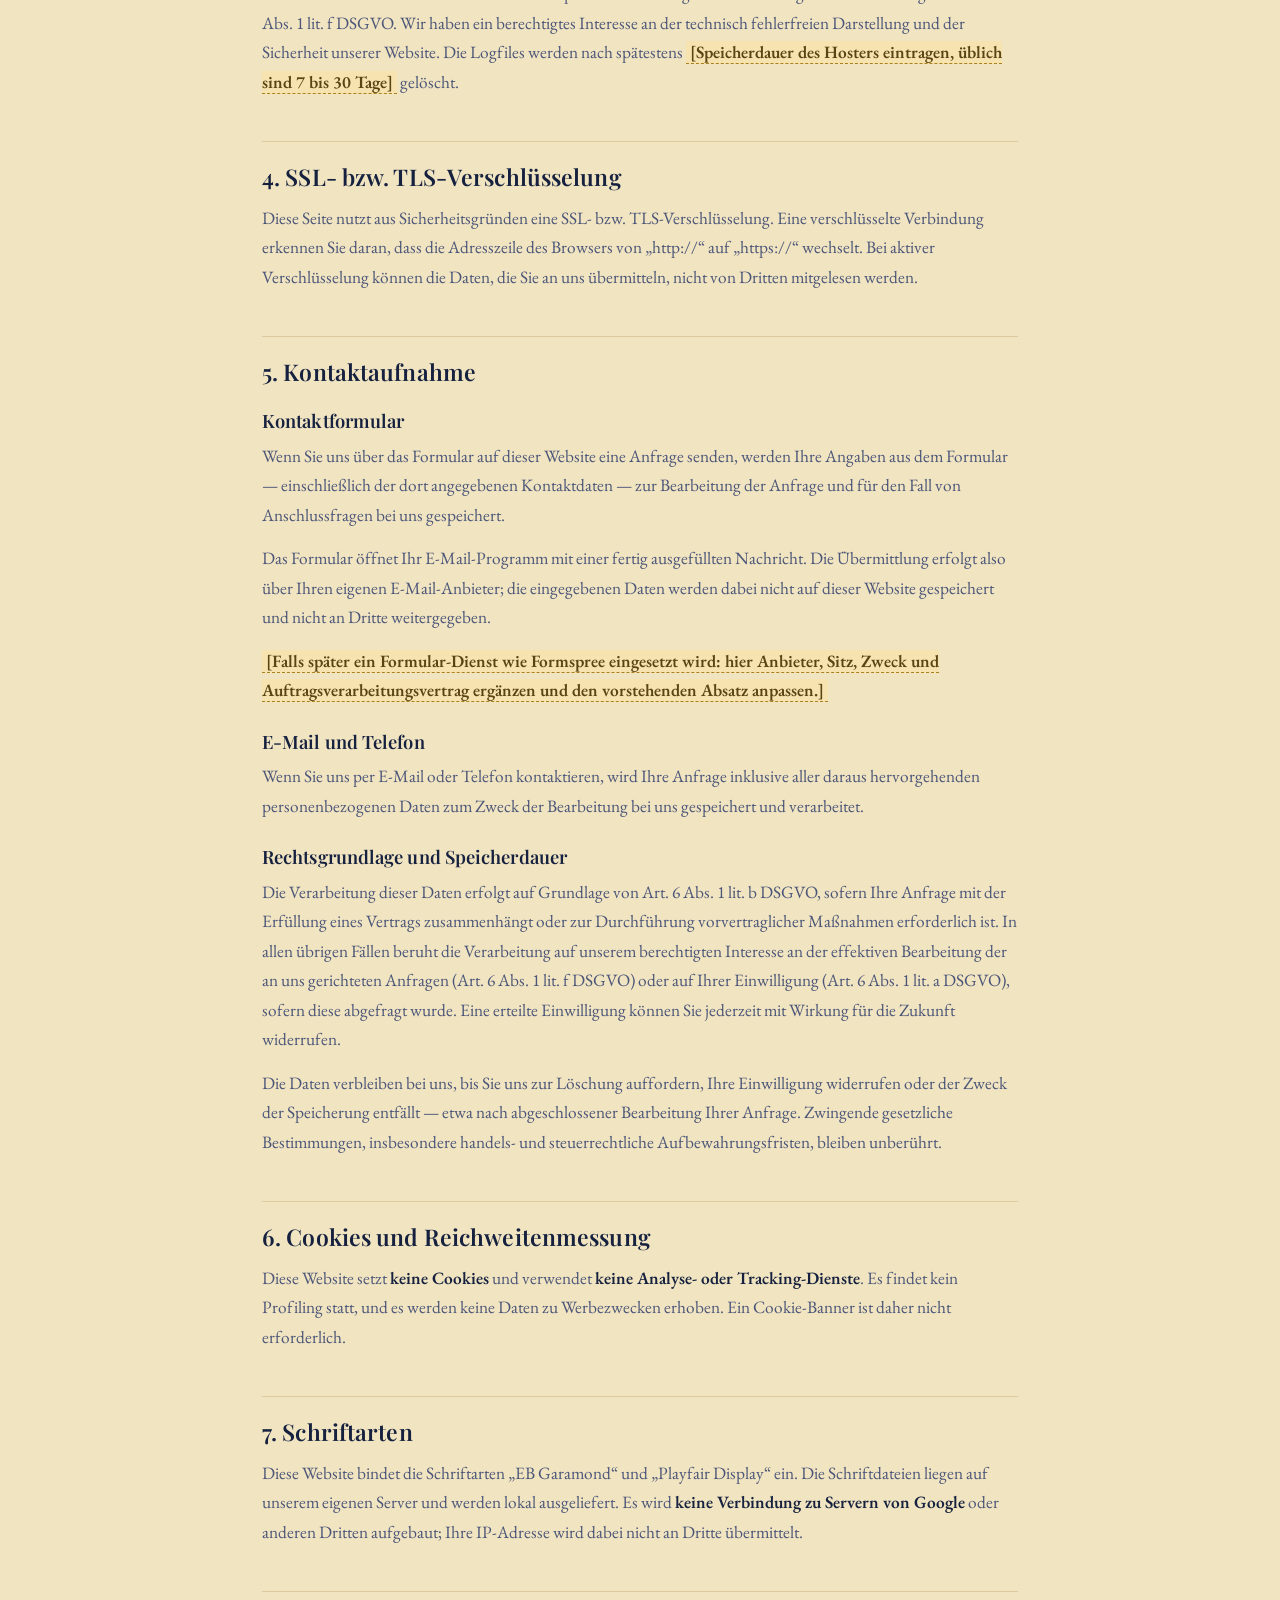
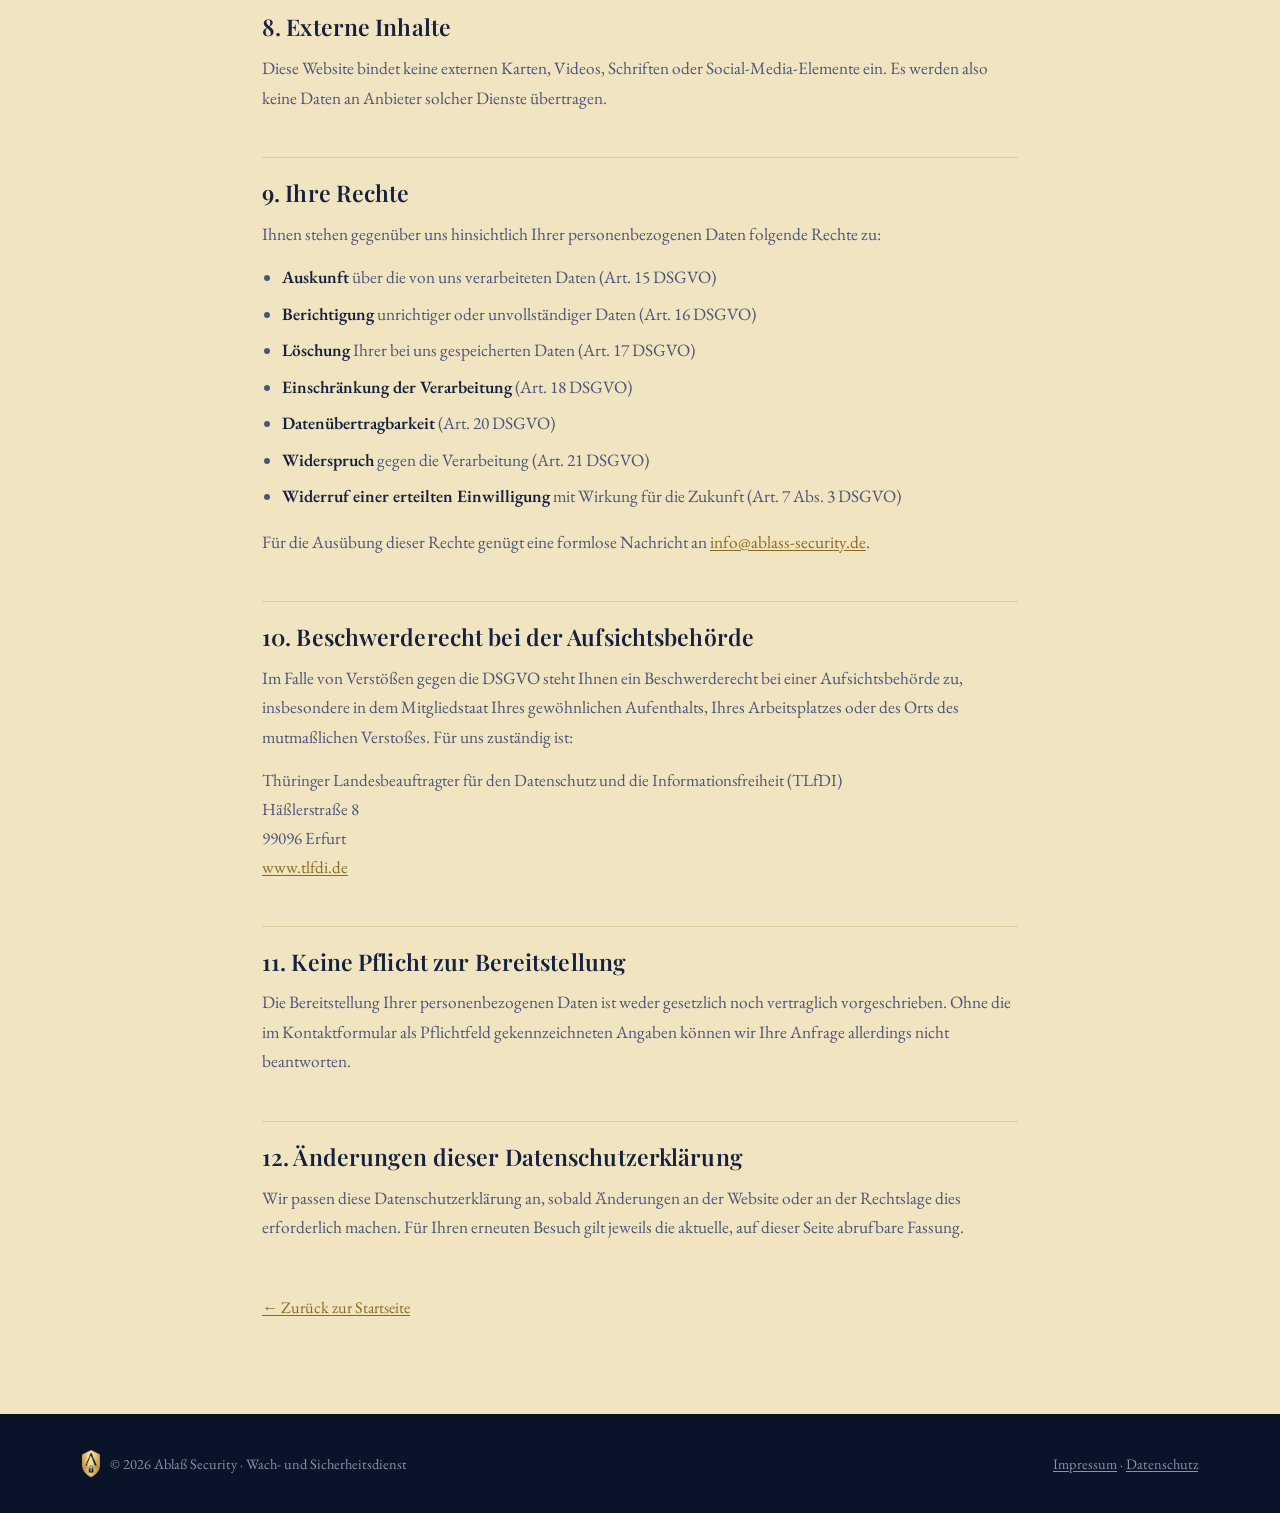
==== commit 6bb5188b: "Echtes Firmenwappen einbauen, freigestellt und web-tauglich gerechnet Ersetzt die nachgezeichnete Ve" ====
--- a/datenschutz.html
+++ b/datenschutz.html
@@ -7,7 +7,8 @@
 <meta name="description" content="Datenschutzerklärung von Ablaß Security: Welche personenbezogenen Daten beim Besuch dieser Website verarbeitet werden und welche Rechte Sie haben.">
 <meta name="robots" content="index, follow">
 <link rel="canonical" href="https://www.ablass-security.de/datenschutz.html">
-<link rel="icon" href="favicon.svg" type="image/svg+xml">
+<link rel="icon" href="favicon.png" type="image/png" sizes="32x32">
+<link rel="apple-touch-icon" href="apple-touch-icon.png">
 <link rel="stylesheet" href="assets/fonts.css">
 <link rel="stylesheet" href="styles.css">
 </head>
@@ -27,7 +28,7 @@
 <header>
   <nav aria-label="Hauptnavigation">
     <a class="logo" href="index.html">
-      <img class="brand-mark" src="assets/logo.svg" alt="" width="26" height="40">
+      <img class="brand-mark" src="assets/logo.png" alt="" width="25" height="40">
       Ablaß Security
     </a>
     <div class="navlinks" id="navlinks">
@@ -237,7 +238,7 @@
 <footer>
   <div class="wrap">
     <div class="foot-brand">
-      <img class="brand-mark" src="assets/logo.svg" alt="" width="18" height="28">
+      <img class="brand-mark" src="assets/logo.png" alt="" width="18" height="28">
       <span>© <span data-jahr>2026</span> Ablaß Security · Wach- und Sicherheitsdienst</span>
     </div>
     <span class="foot-links"><a href="impressum.html">Impressum</a> · <a href="datenschutz.html">Datenschutz</a></span>
--- a/styles.css
+++ b/styles.css
@@ -59,7 +59,7 @@
   }
   .logo .dot{width:9px;height:9px;border-radius:50%;background:var(--gold);
     box-shadow:0 0 0 3px rgba(184,145,47,0.22);}
-  .brand-mark{width:26px;height:40px;flex-shrink:0;object-fit:contain;}
+  .brand-mark{width:25px;height:40px;flex-shrink:0;object-fit:contain;}
   .navlinks{display:flex;gap:34px;font-size:0.92rem;}
   .navlinks a{color:var(--ink-soft);border-bottom:2px solid transparent;padding-bottom:4px;transition:color .15s,border-color .15s;}
   .navlinks a:hover{color:var(--ink);border-color:var(--gold);}
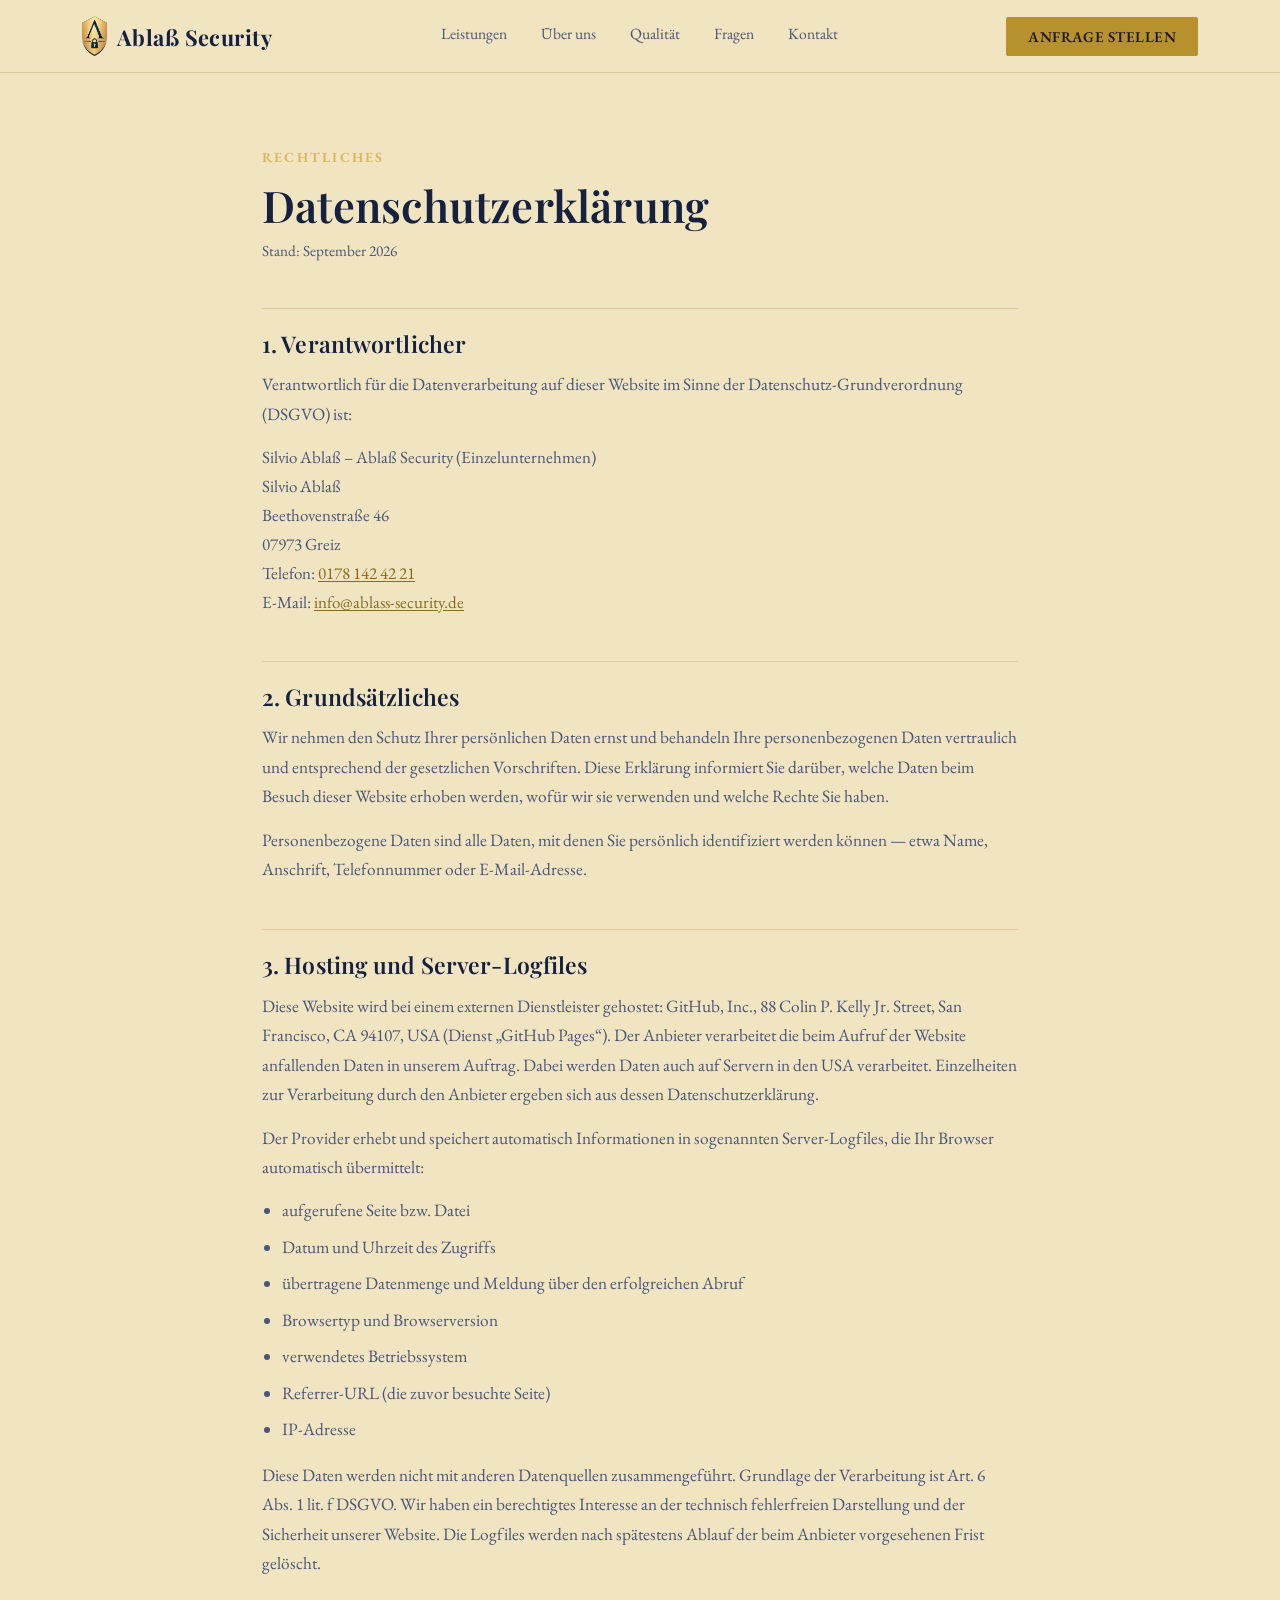
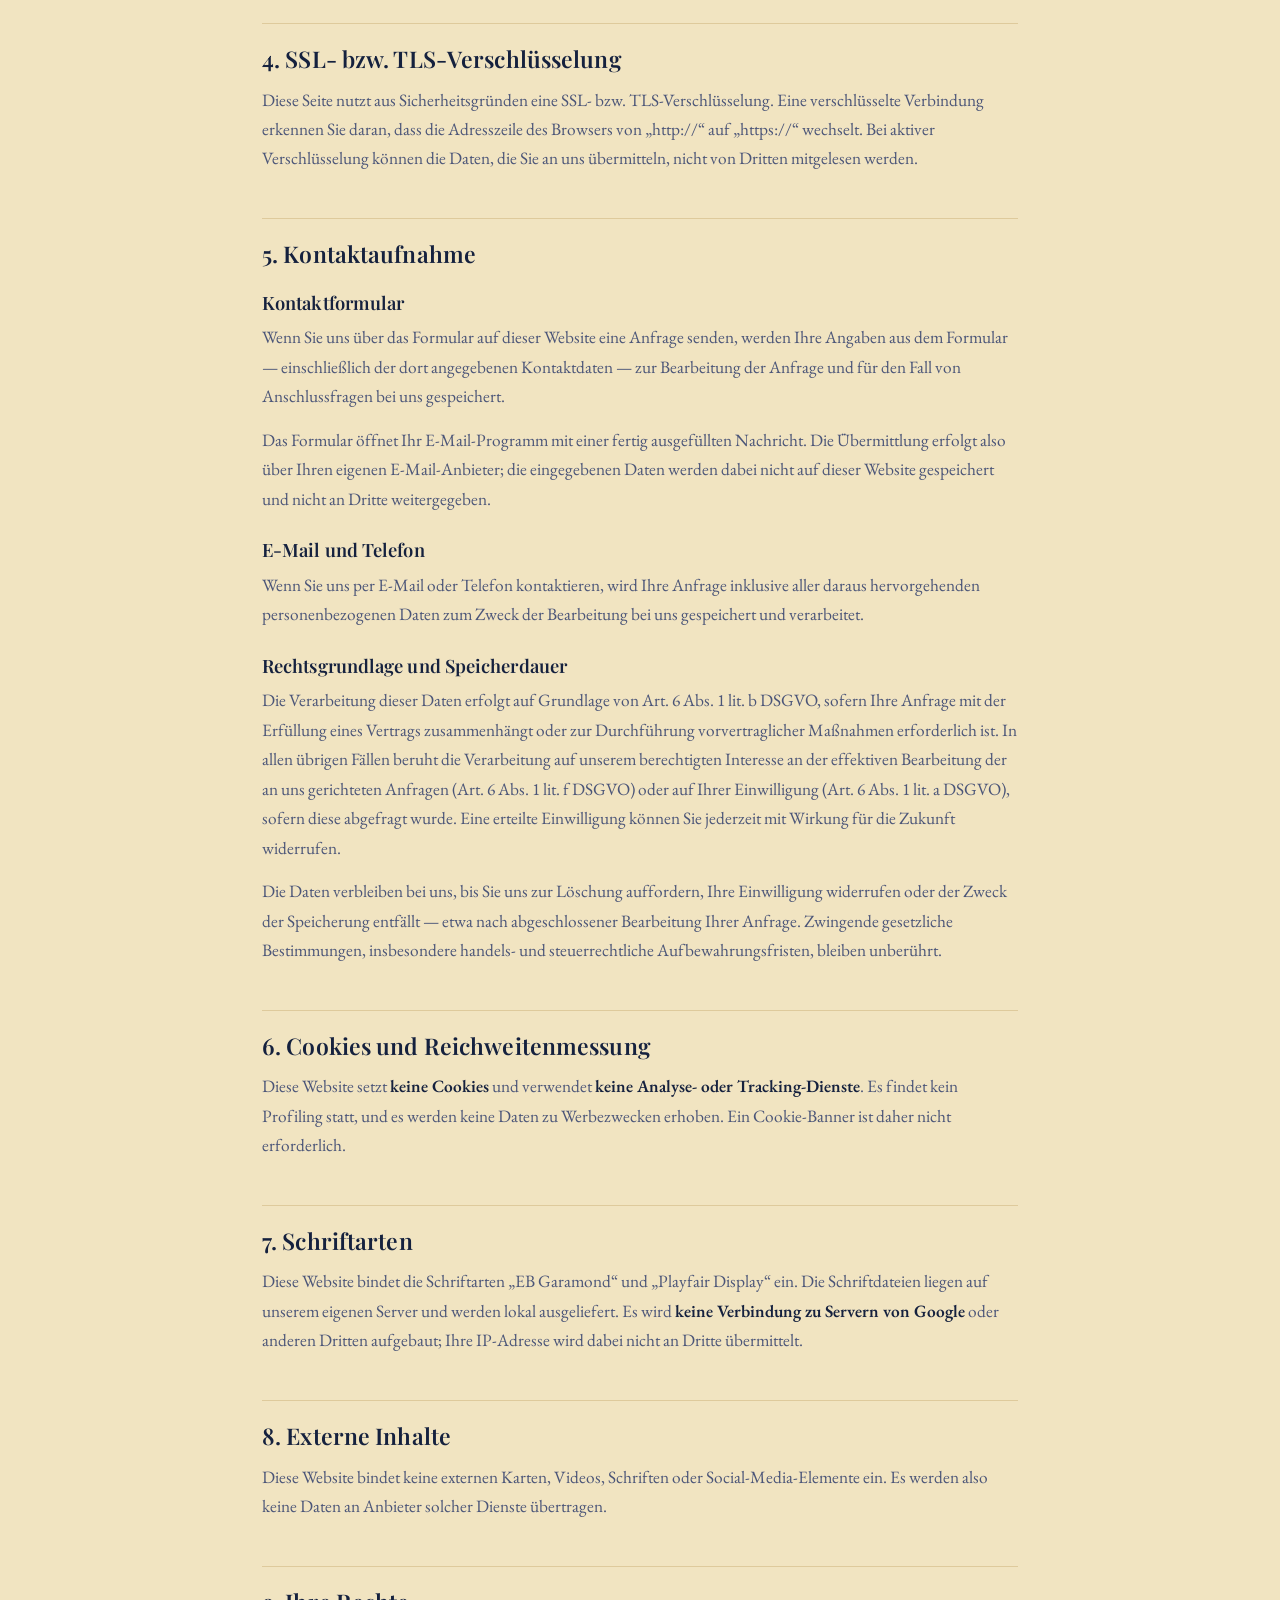
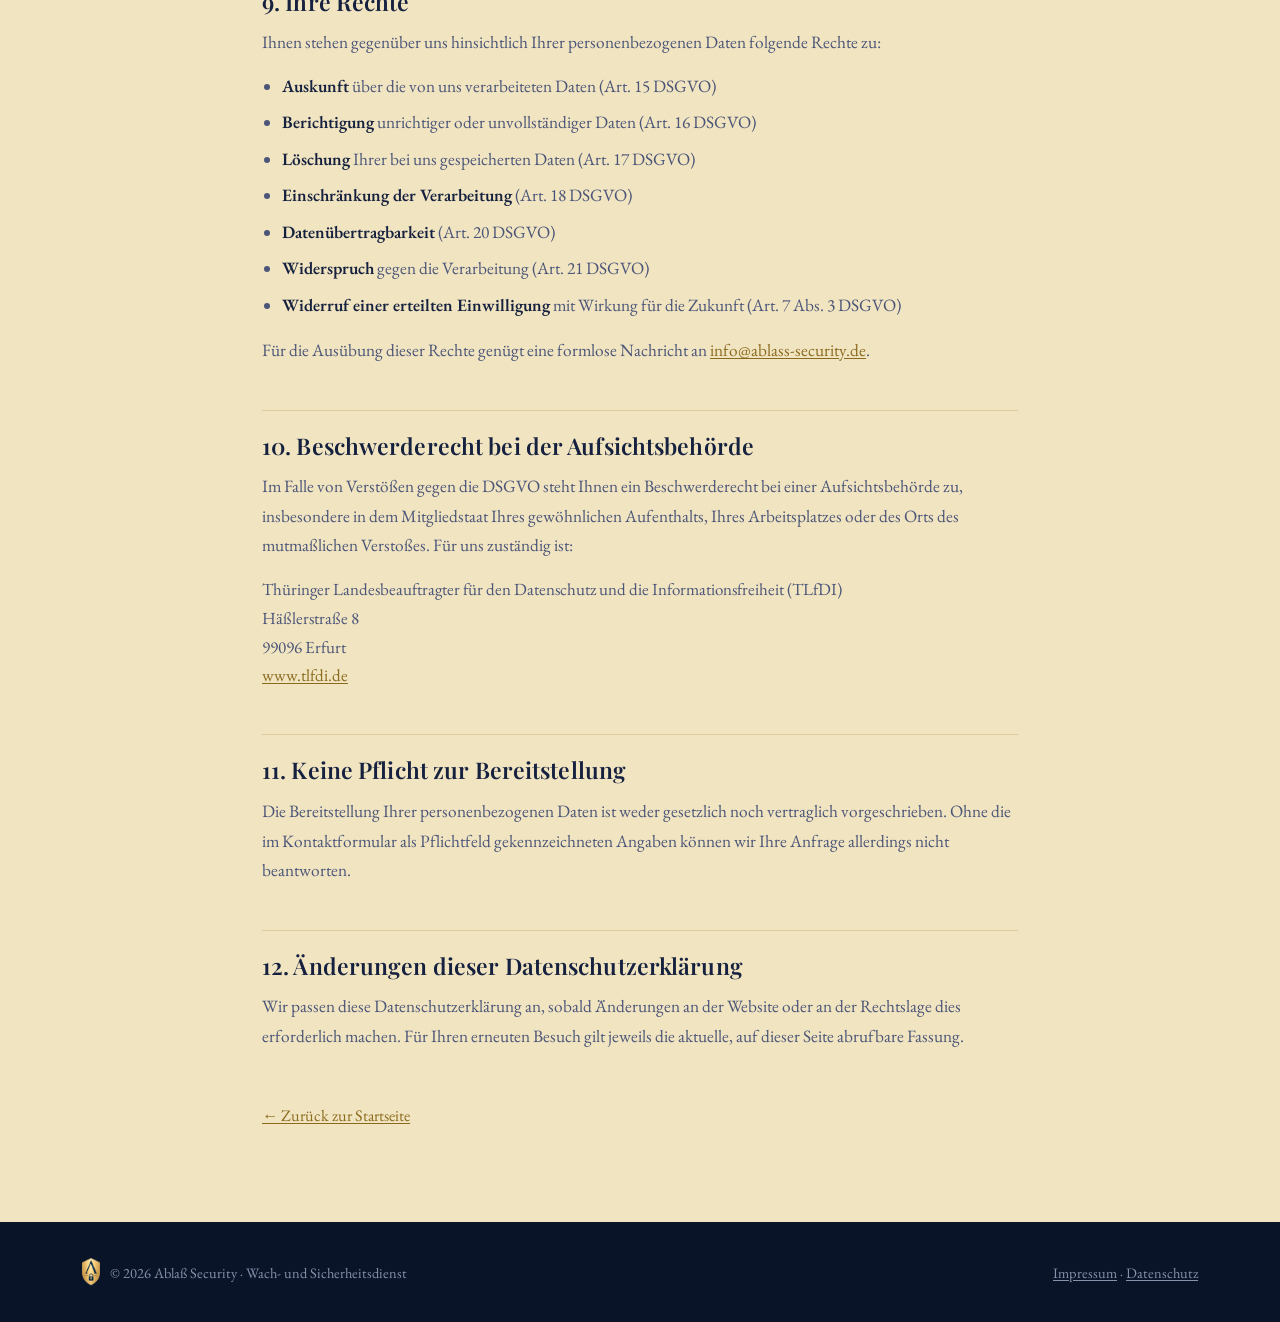
==== commit 33c24445: "Add files via upload" ====
--- a/datenschutz.html
+++ b/datenschutz.html
@@ -6,7 +6,7 @@
 <title>Datenschutzerklärung — Ablaß Security</title>
 <meta name="description" content="Datenschutzerklärung von Ablaß Security: Welche personenbezogenen Daten beim Besuch dieser Website verarbeitet werden und welche Rechte Sie haben.">
 <meta name="robots" content="index, follow">
-<link rel="canonical" href="https://www.ablass-security.de/datenschutz.html">
+<link rel="canonical" href="https://anjakempe11-pixel.github.io/Ablass-Security/datenschutz.html">
 <link rel="icon" href="favicon.png" type="image/png" sizes="32x32">
 <link rel="apple-touch-icon" href="apple-touch-icon.png">
 <link rel="stylesheet" href="assets/fonts.css">
@@ -58,16 +58,12 @@
   <div class="wrap">
     <span class="eyebrow">Rechtliches</span>
     <h1>Datenschutzerklärung</h1>
-    <p class="stand">Stand: <span class="todo">[Monat/Jahr eintragen]</span></p>
-
-    <div class="hinweis">
-      <p><strong>Hinweis an die Betreiber:</strong> Die gelb markierten Angaben müssen noch ergänzt werden (Hosting-Anbieter, Stand). Diesen Kasten anschließend aus <code>datenschutz.html</code> löschen.</p>
-    </div>
+    <p class="stand">Stand: September 2026</p>
 
     <h2>1. Verantwortlicher</h2>
     <p>Verantwortlich für die Datenverarbeitung auf dieser Website im Sinne der Datenschutz-Grundverordnung (DSGVO) ist:</p>
     <address>
-      <span class="todo">[Vollständige Firmierung wie im Impressum]</span><br>
+      Silvio Ablaß – Ablaß Security (Einzelunternehmen)<br>
       Silvio Ablaß<br>
       Beethovenstraße 46<br>
       07973 Greiz<br>
@@ -90,9 +86,10 @@
     <h2>3. Hosting und Server-Logfiles</h2>
     <p>
       Diese Website wird bei einem externen Dienstleister gehostet:
-      <span class="todo">[Name und Anschrift des Hosting-Anbieters, z. B. IONOS SE, Elgendorfer Str. 57, 56410 Montabaur]</span>.
+      GitHub, Inc., 88 Colin P. Kelly Jr. Street, San Francisco, CA 94107, USA (Dienst „GitHub Pages“).
       Der Anbieter verarbeitet die beim Aufruf der Website anfallenden Daten in unserem
-      Auftrag; hierzu besteht ein Vertrag über die Auftragsverarbeitung nach Art. 28 DSGVO.
+      Auftrag. Dabei werden Daten auch auf Servern in den USA verarbeitet. Einzelheiten
+      zur Verarbeitung durch den Anbieter ergeben sich aus dessen Datenschutzerklärung.
     </p>
     <p>
       Der Provider erhebt und speichert automatisch Informationen in sogenannten
@@ -112,7 +109,7 @@
       Verarbeitung ist Art. 6 Abs. 1 lit. f DSGVO. Wir haben ein berechtigtes Interesse an
       der technisch fehlerfreien Darstellung und der Sicherheit unserer Website. Die
       Logfiles werden nach spätestens
-      <span class="todo">[Speicherdauer des Hosters eintragen, üblich sind 7 bis 30 Tage]</span>
+      Ablauf der beim Anbieter vorgesehenen Frist
       gelöscht.
     </p>
 
@@ -136,9 +133,10 @@
       Übermittlung erfolgt also über Ihren eigenen E-Mail-Anbieter; die eingegebenen Daten
       werden dabei nicht auf dieser Website gespeichert und nicht an Dritte weitergegeben.
     </p>
-    <p>
-      <span class="todo">[Falls später ein Formular-Dienst wie Formspree eingesetzt wird: hier Anbieter, Sitz, Zweck und Auftragsverarbeitungsvertrag ergänzen und den vorstehenden Absatz anpassen.]</span>
-    </p>
+
+      <!-- AUSFÜLLEN: Falls später ein Formular-Dienst (z. B. Formspree) eingesetzt
+           wird, hier Anbieter, Sitz, Zweck und Auftragsverarbeitung ergänzen und den
+           vorstehenden Absatz anpassen. -->
 
     <h3>E-Mail und Telefon</h3>
     <p>
--- a/styles.css
+++ b/styles.css
@@ -53,8 +53,9 @@
   a.logo:hover{color:var(--ink);}
   .logo{
     font-family:'Playfair Display',serif;
-    color:var(--ink);font-size:1.2rem;font-weight:700;
-    text-transform:uppercase;letter-spacing:0.05em;
+    color:var(--ink);font-size:1.28rem;font-weight:700;
+    /* Bewusst keine Grossschreibung: aus dem ss wuerde sonst "ABLASS" */
+    letter-spacing:0.02em;
     display:flex;align-items:center;gap:10px;
   }
   .logo .dot{width:9px;height:9px;border-radius:50%;background:var(--gold);
@@ -106,7 +107,8 @@
 
   .stat-row{display:grid;grid-template-columns:repeat(3,minmax(0,1fr));gap:28px;margin-top:52px;}
   .stat-row .stat{border-left:2px solid var(--gold);padding-left:14px;}
-  .stat b{display:block;font-family:'Playfair Display',serif;font-size:1.7rem;color:#fff;}
+  /* mitskalierend, damit auch lange Woerter wie "Inhabergefuehrt" in die Spalte passen */
+  .stat b{display:block;font-family:'Playfair Display',serif;font-size:clamp(1.2rem,1.6vw,1.45rem);color:#fff;}
   .stat span{font-size:0.82rem;color:var(--fog);}
 
   /* --- radar signature --- */
@@ -375,3 +377,10 @@
     .wrap{padding:0 20px;}
     .mobile-menu a{padding-left:20px;padding-right:20px;}
   }
+
+  /* ---------- Karriere ---------- */
+  .karriere{background:var(--navy);color:#fff;text-align:center;}
+  .karriere .wrap{max-width:760px;}
+  .karriere h2{color:#fff;font-size:clamp(1.9rem,3vw,2.5rem);margin-top:12px;}
+  .karriere .lede{color:var(--fog);margin:18px auto 32px;line-height:1.7;font-size:1.05rem;}
+  .karriere .hero-ctas{justify-content:center;}
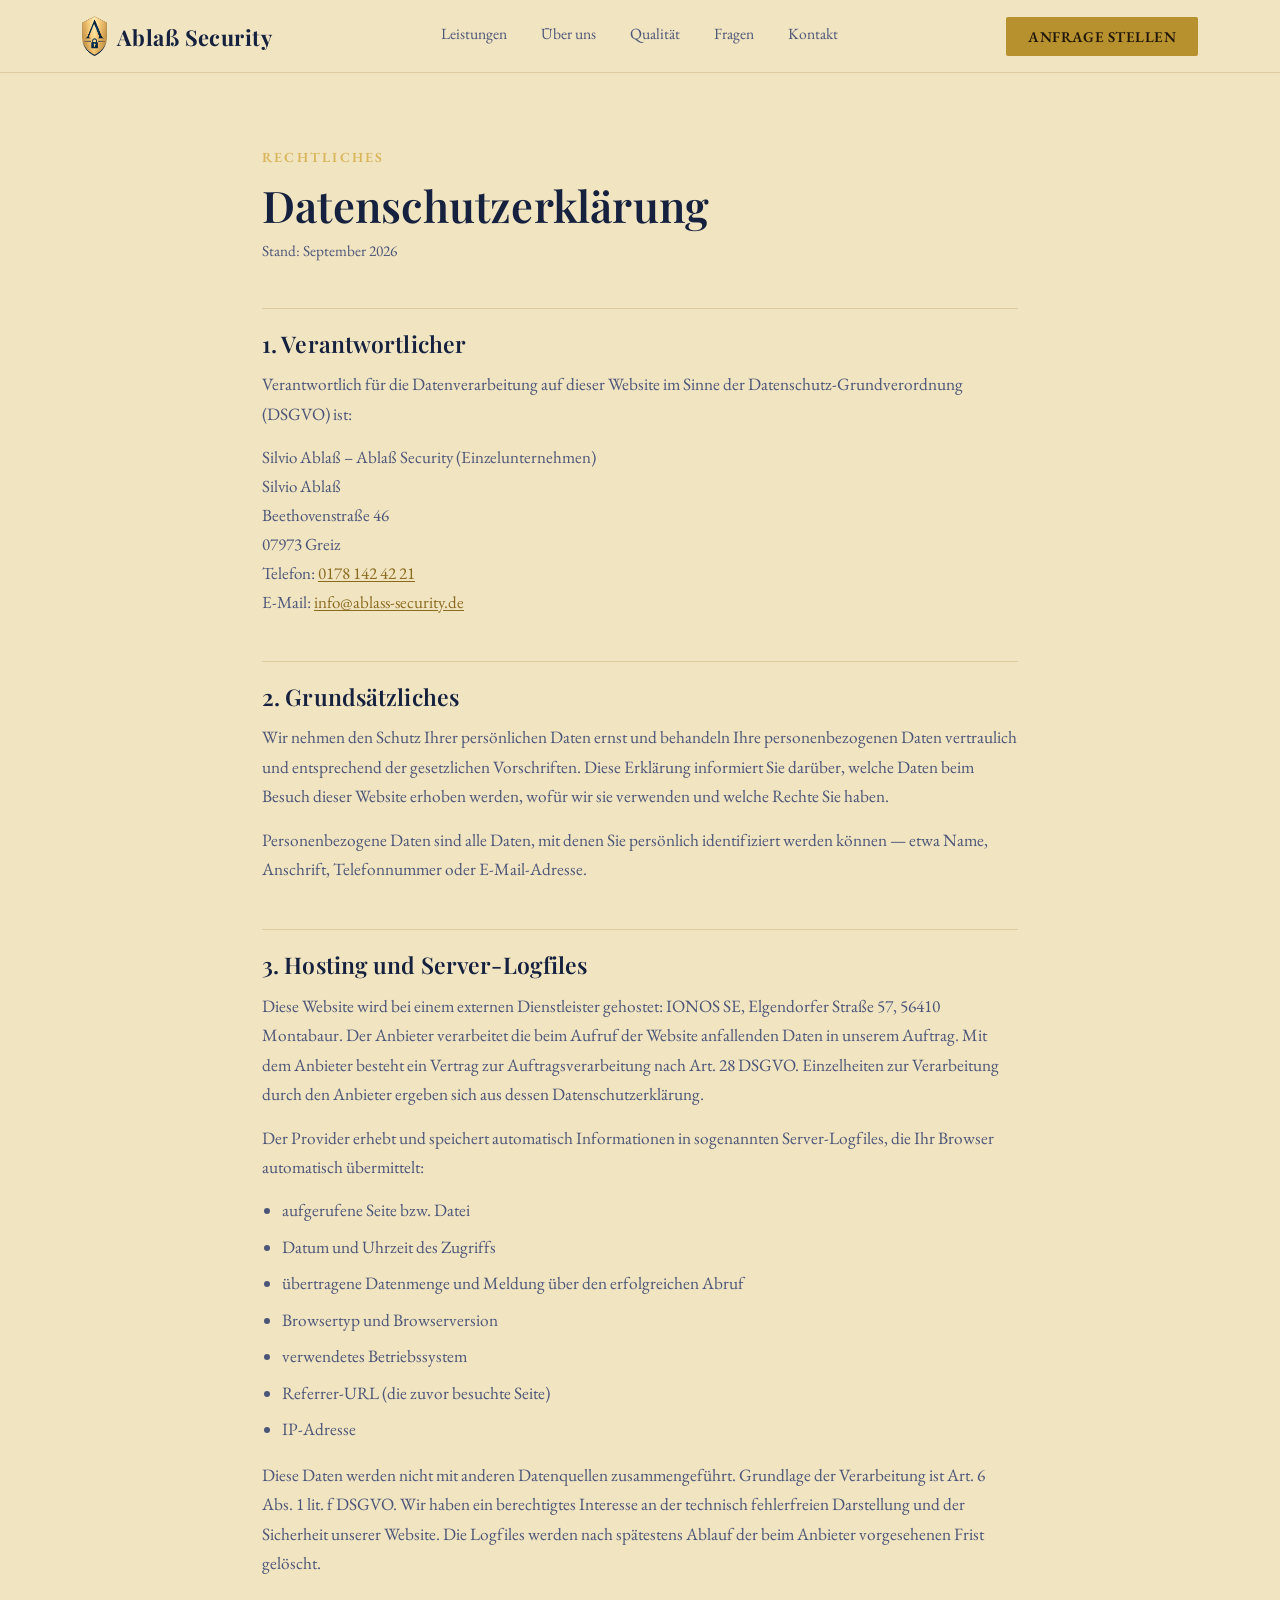
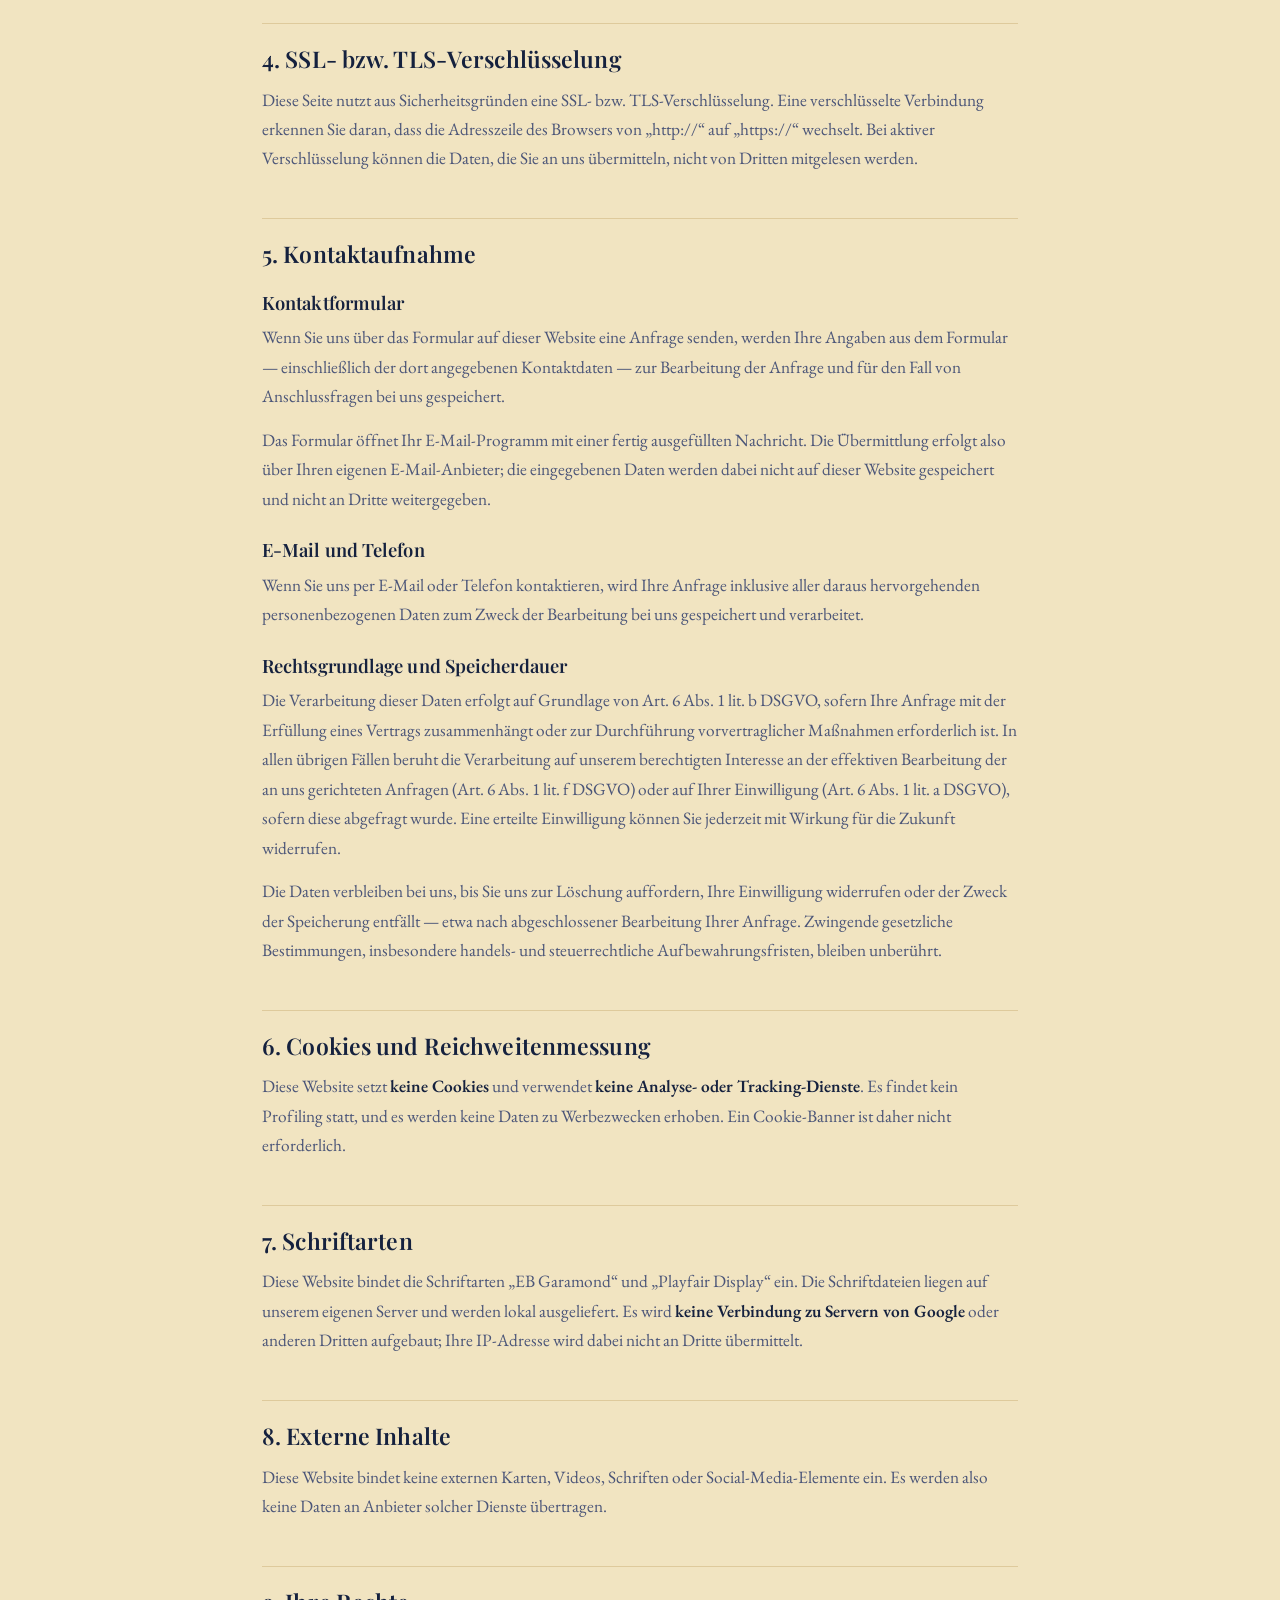
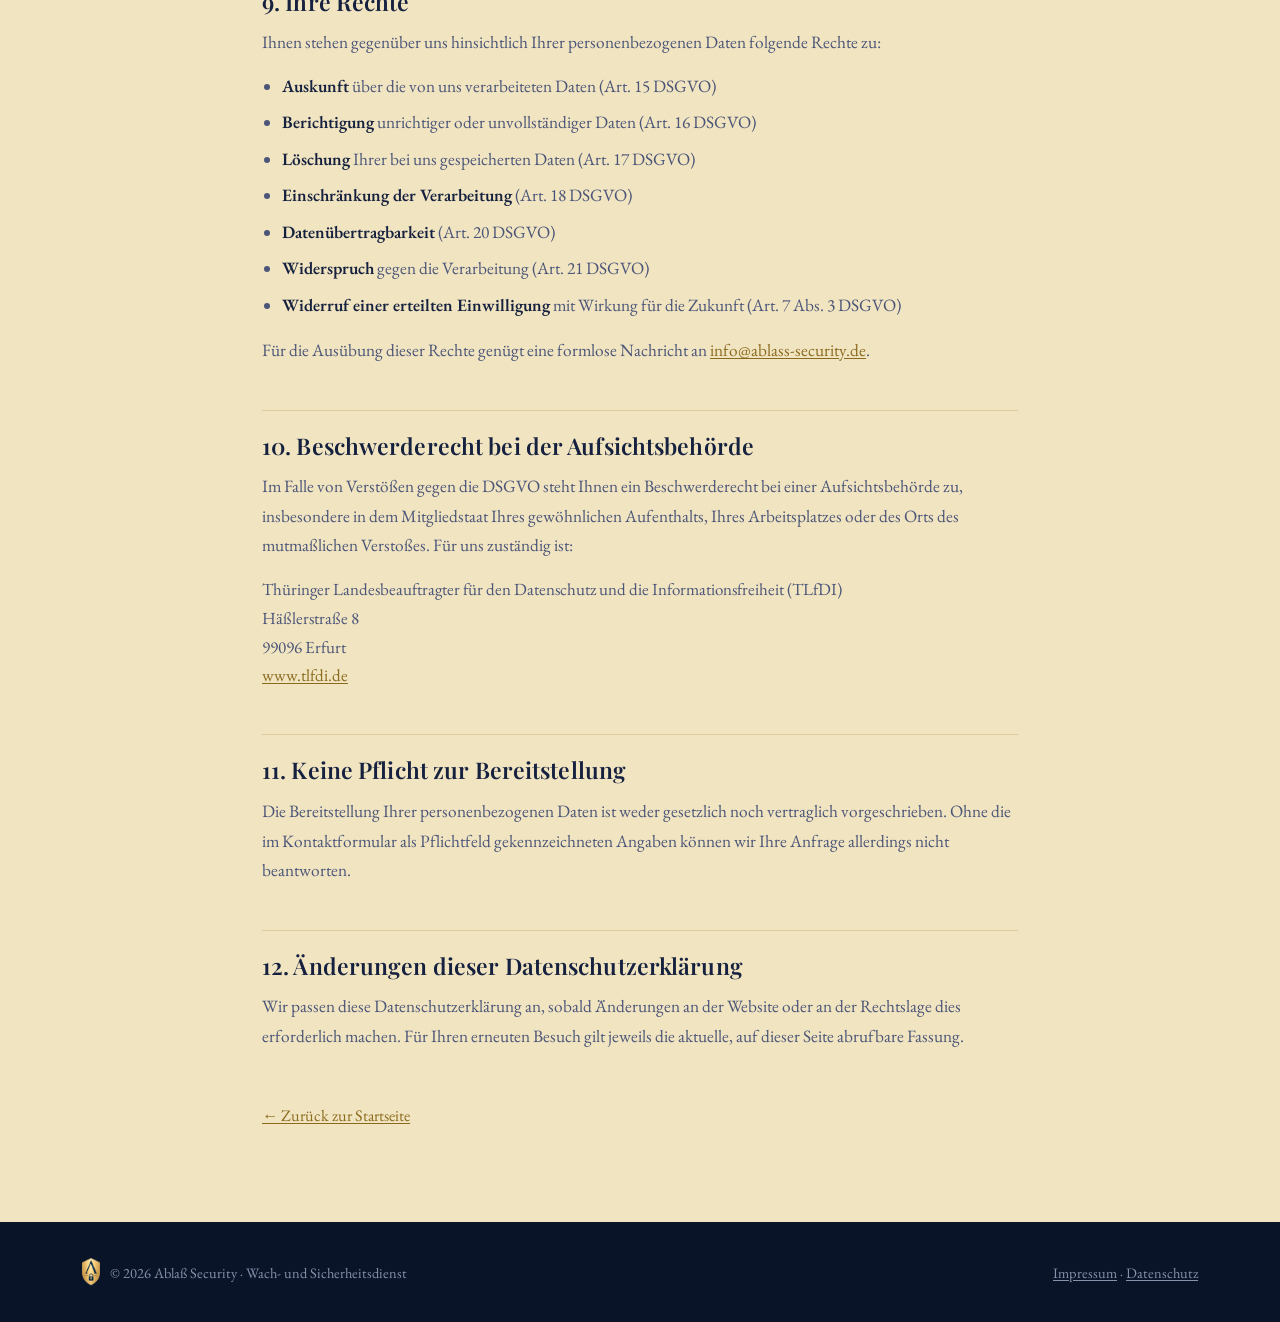
==== commit 4c716f1c: "Impressum: Haftungstext ohne DDG 8-10; Datenschutz: Hosting auf IONOS umgestellt Co-Authored-By: Cla" ====
--- a/datenschutz.html
+++ b/datenschutz.html
@@ -86,10 +86,11 @@
     <h2>3. Hosting und Server-Logfiles</h2>
     <p>
       Diese Website wird bei einem externen Dienstleister gehostet:
-      GitHub, Inc., 88 Colin P. Kelly Jr. Street, San Francisco, CA 94107, USA (Dienst „GitHub Pages“).
+      IONOS SE, Elgendorfer Straße 57, 56410 Montabaur.
       Der Anbieter verarbeitet die beim Aufruf der Website anfallenden Daten in unserem
-      Auftrag. Dabei werden Daten auch auf Servern in den USA verarbeitet. Einzelheiten
-      zur Verarbeitung durch den Anbieter ergeben sich aus dessen Datenschutzerklärung.
+      Auftrag. Mit dem Anbieter besteht ein Vertrag zur Auftragsverarbeitung nach
+      Art. 28 DSGVO. Einzelheiten zur Verarbeitung durch den Anbieter ergeben sich aus
+      dessen Datenschutzerklärung.
     </p>
     <p>
       Der Provider erhebt und speichert automatisch Informationen in sogenannten
